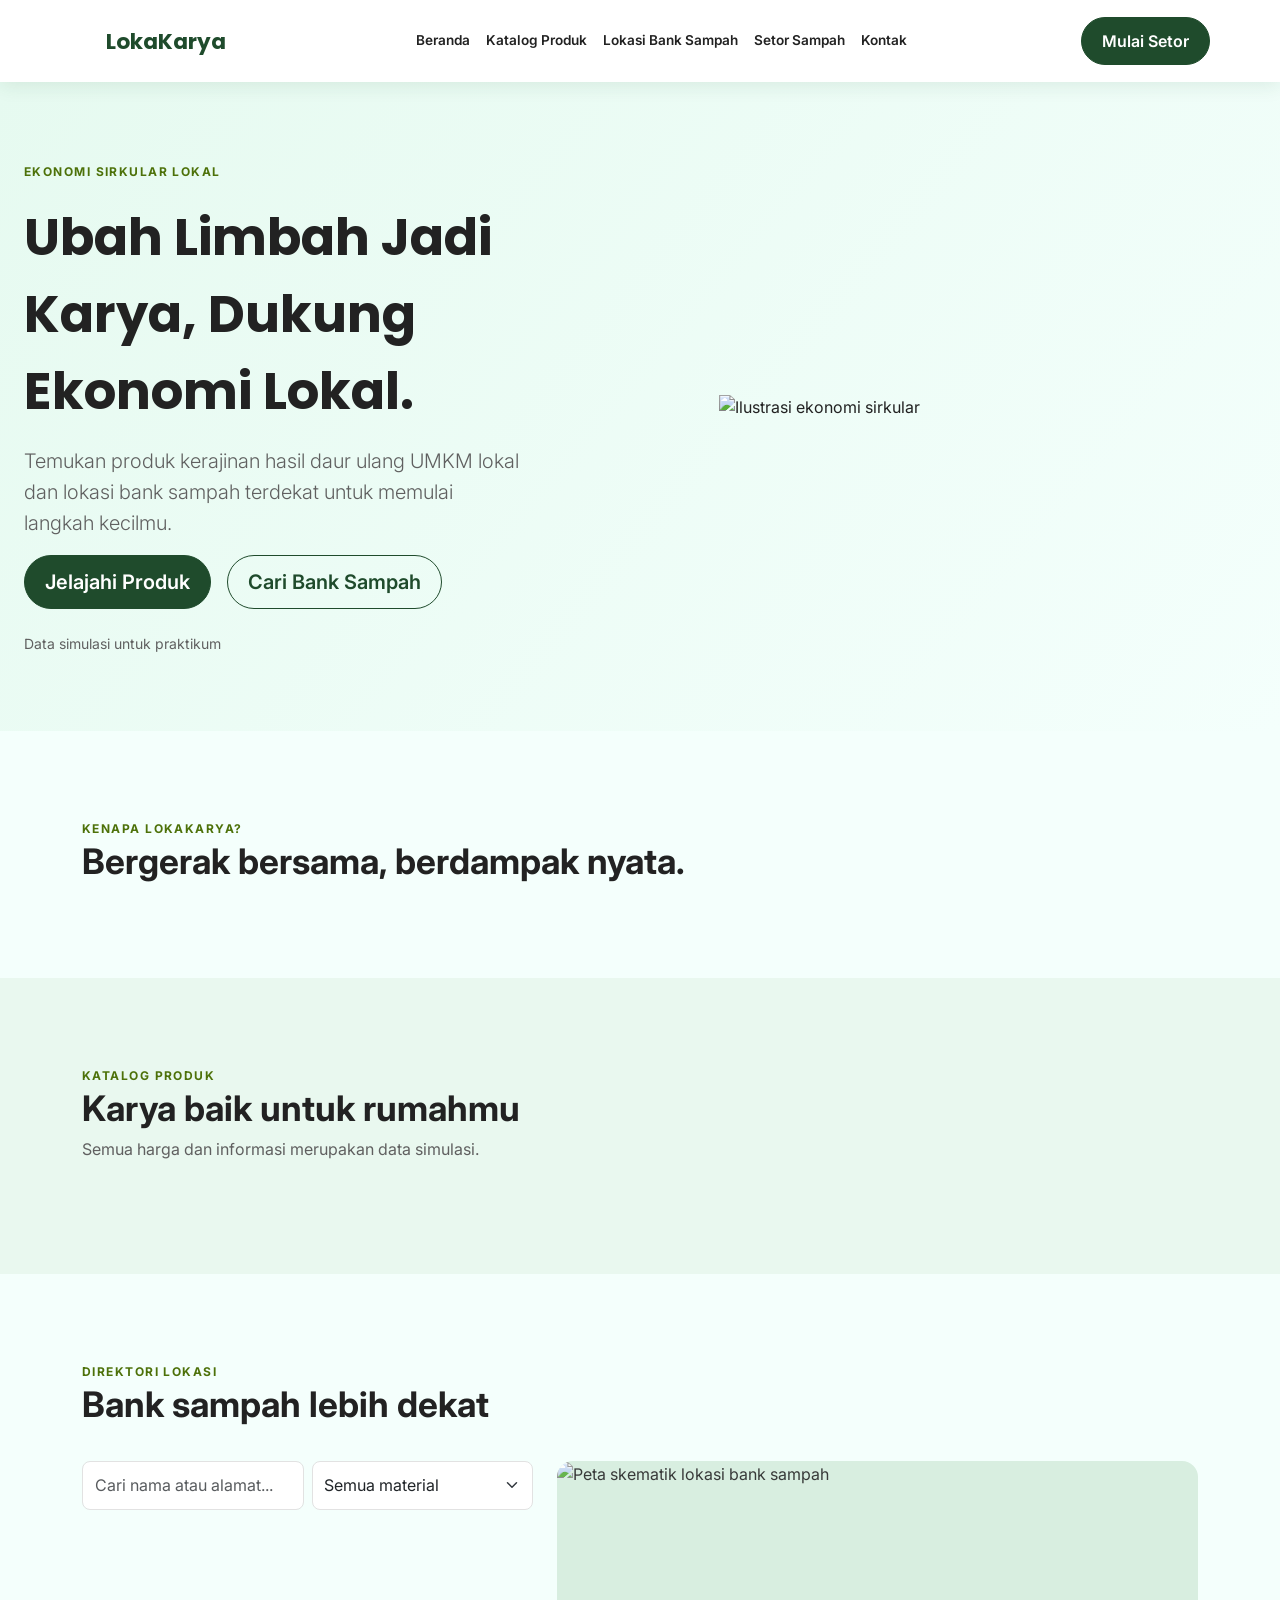
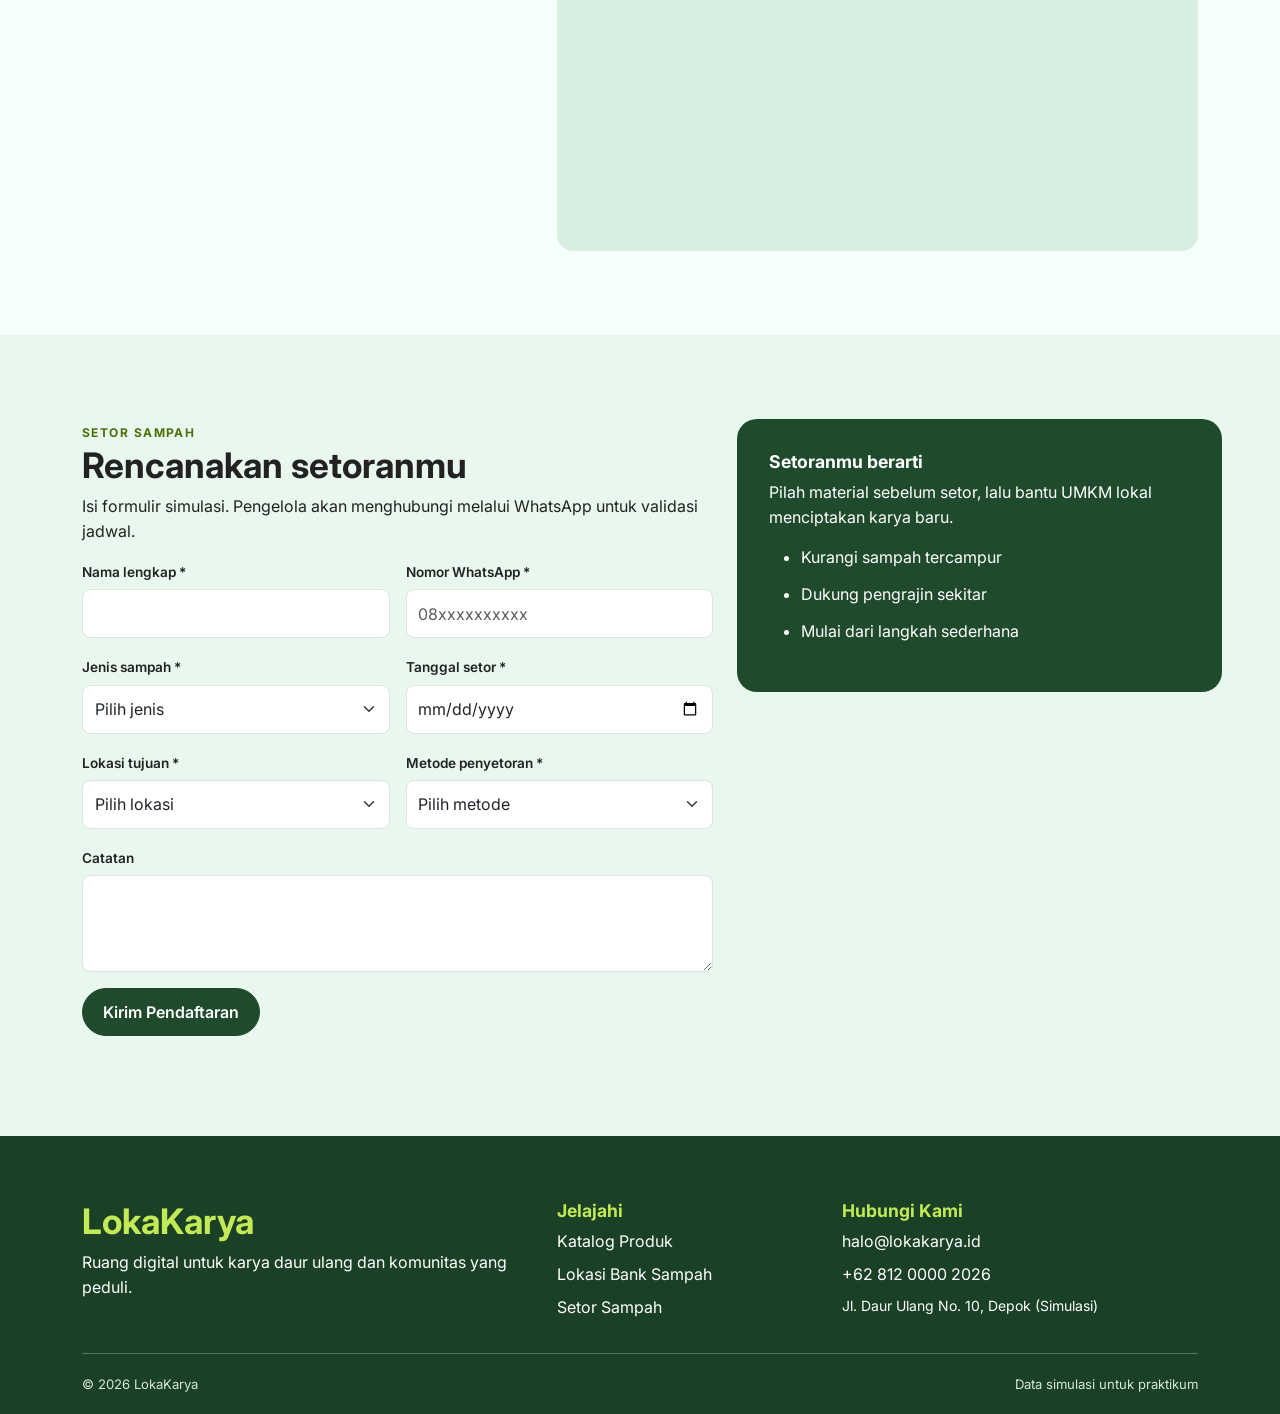
==== index.html @ 3d1da20c "Fix deposit form validation and location map sync - Accept +62 WhatsApp numbers (pattern had a doubl" ====
<!doctype html>
<html lang="id">

<head>
    <meta charset="utf-8">
    <meta name="viewport" content="width=device-width,initial-scale=1">
    <title>LokaKarya — Ubah Limbah Jadi Karya</title>
    <link rel="preconnect" href="https://fonts.googleapis.com">
    <link
        href="https://fonts.googleapis.com/css2?family=Inter:wght@400;500;600;700&family=Poppins:wght@700&display=swap"
        rel="stylesheet">
    <link href="https://cdn.jsdelivr.net/npm/bootstrap@5.3.3/dist/css/bootstrap.min.css" rel="stylesheet">
    <link rel="stylesheet" href="assets/css/style.css">
</head>

<body>
    <header class="site-header">
        <nav class="navbar navbar-expand-lg container" aria-label="Navigasi utama"><a class="navbar-brand"
                href="#beranda"><img src="assets/img/logo/logo-leaf.svg" alt="" width="28"> LokaKarya</a><button
                class="navbar-toggler" type="button" data-bs-toggle="collapse" data-bs-target="#navmenu"
                aria-label="Buka menu"><span class="navbar-toggler-icon"></span></button>
            <div id="navmenu" class="collapse navbar-collapse">
                <ul class="navbar-nav mx-auto">
                    <li><a class="nav-link" href="#beranda">Beranda</a></li>
                    <li><a class="nav-link" href="#katalog-produk">Katalog Produk</a></li>
                    <li><a class="nav-link" href="#lokasi-bank-sampah">Lokasi Bank Sampah</a></li>
                    <li><a class="nav-link" href="#form-setor">Setor Sampah</a></li>
                    <li><a class="nav-link" href="#kontak">Kontak</a></li>
                </ul><a class="btn btn-primary" href="#form-setor">Mulai Setor</a>
            </div>
        </nav>
    </header>
    <main>
        <section id="beranda" class="hero">
            <div class="container row align-items-center g-5">
                <div class="col-lg-6"><span class="eyebrow">EKONOMI SIRKULAR LOKAL</span>
                    <h1>Ubah Limbah Jadi Karya, Dukung Ekonomi Lokal.</h1>
                    <p class="lead">Temukan produk kerajinan hasil daur ulang UMKM lokal dan lokasi bank sampah terdekat
                        untuk memulai langkah kecilmu.</p>
                    <div class="d-flex flex-wrap gap-3"><a class="btn btn-primary btn-lg"
                            href="#katalog-produk">Jelajahi Produk</a><a class="btn btn-outline-primary btn-lg"
                            href="#lokasi-bank-sampah">Cari Bank Sampah</a></div><small class="sim-label">Data simulasi
                        untuk praktikum</small>
                </div>
                <div class="col-lg-6 text-center"><img class="hero-art" src="assets/img/hero/hero-illustration.svg"
                        alt="Ilustrasi ekonomi sirkular" fetchpriority="high"></div>
            </div>
        </section>
        <section id="manfaat" class="section">
            <div class="container">
                <div class="section-heading"><span class="eyebrow">KENAPA LOKAKARYA?</span>
                    <h2>Bergerak bersama, berdampak nyata.</h2>
                </div>
                <div id="benefits" class="row g-4"></div>
            </div>
        </section>
        <section id="katalog-produk" class="section section-soft">
            <div class="container">
                <div class="section-heading d-flex flex-wrap justify-content-between align-items-end gap-3">
                    <div><span class="eyebrow">KATALOG PRODUK</span>
                        <h2>Karya baik untuk rumahmu</h2>
                        <p>Semua harga dan informasi merupakan data simulasi.</p>
                    </div>
                    <div id="productFilters" class="filter-group" role="group" aria-label="Filter kategori"></div>
                </div>
                <div id="products" class="row g-4"></div>
            </div>
        </section>
        <section id="lokasi-bank-sampah" class="section">
            <div class="container">
                <div class="section-heading"><span class="eyebrow">DIREKTORI LOKASI</span>
                    <h2>Bank sampah lebih dekat</h2>
                    <p id="locationCount"></p>
                </div>
                <div class="row g-4">
                    <div class="col-lg-5">
                        <div class="d-flex gap-2 mb-3"><label class="visually-hidden" for="locationSearch">Cari
                                lokasi</label><input id="locationSearch" class="form-control"
                                placeholder="Cari nama atau alamat..."><select id="locationFilter" class="form-select"
                                aria-label="Filter material">
                                <option value="">Semua material</option>
                                <option>Plastik</option>
                                <option>Kertas/Kardus</option>
                                <option>Tekstil/Kain</option>
                            </select></div>
                        <div id="locations" class="location-list"></div>
                    </div>
                    <div class="col-lg-7">
                        <div class="map-box"><img src="assets/img/hero/map-preview.jpg"
                                alt="Peta skematik lokasi bank sampah" loading="lazy">
                            <div id="mapPins"></div>
                        </div>
                    </div>
                </div>
            </div>
        </section>
        <section id="form-setor" class="section section-soft">
            <div class="container">
                <div class="row g-5 align-items-start">
                    <div class="col-lg-7"><span class="eyebrow">SETOR SAMPAH</span>
                        <h2>Rencanakan setoranmu</h2>
                        <p>Isi formulir simulasi. Pengelola akan menghubungi melalui WhatsApp untuk validasi jadwal.</p>
                        <form id="depositForm" novalidate class="row g-3">
                            <div class="col-md-6"><label for="fullName">Nama lengkap *</label><input id="fullName"
                                    name="fullName" class="form-control" required></div>
                            <div class="col-md-6"><label for="whatsapp">Nomor WhatsApp *</label><input id="whatsapp"
                                    name="whatsapp" class="form-control" placeholder="08xxxxxxxxxx" required
                                    pattern="^(?:\+62|62|0)8[1-9][0-9]{7,11}$"></div>
                            <div class="col-md-6"><label for="wasteType">Jenis sampah *</label><select id="wasteType"
                                    name="wasteType" class="form-select" required>
                                    <option value="">Pilih jenis</option>
                                    <option>Plastik</option>
                                    <option>Kertas/Kardus</option>
                                    <option>Tekstil/Kain</option>
                                </select></div>
                            <div class="col-md-6"><label for="depositDate">Tanggal setor *</label><input
                                    id="depositDate" name="depositDate" type="date" class="form-control" required></div>
                            <div class="col-md-6"><label for="destination">Lokasi tujuan *</label><select
                                    id="destination" name="destination" class="form-select" required>
                                    <option value="">Pilih lokasi</option>
                                </select></div>
                            <div class="col-md-6"><label for="method">Metode penyetoran *</label><select id="method"
                                    name="method" class="form-select" required>
                                    <option value="">Pilih metode</option>
                                    <option>Antar sendiri</option>
                                    <option>Minta dijemput</option>
                                </select></div>
                            <div class="col-12"><label for="notes">Catatan</label><textarea id="notes" name="notes"
                                    class="form-control" rows="3" maxlength="300"></textarea></div>
                            <div class="col-12"><button class="btn btn-primary" type="submit">Kirim Pendaftaran</button>
                                <div id="formStatus" class="status mt-3" role="status" aria-live="polite"></div>
                            </div>
                        </form>
                    </div>
                    <aside class="col-lg-5 benefit-panel">
                        <h3>Setoranmu berarti</h3>
                        <p>Pilah material sebelum setor, lalu bantu UMKM lokal menciptakan karya baru.</p>
                        <ul>
                            <li>Kurangi sampah tercampur</li>
                            <li>Dukung pengrajin sekitar</li>
                            <li>Mulai dari langkah sederhana</li>
                        </ul>
                    </aside>
                </div>
            </div>
        </section>
    </main>
    <footer id="kontak">
        <div class="container">
            <div class="row g-4">
                <div class="col-lg-5">
                    <h2>LokaKarya</h2>
                    <p>Ruang digital untuk karya daur ulang dan komunitas yang peduli.</p>
                </div>

                <div class="col-sm-6 col-lg-3">
                    <h3>Jelajahi</h3>
                    <a href="#katalog-produk">Katalog Produk</a>
                    <a href="#lokasi-bank-sampah">Lokasi Bank Sampah</a>
                    <a href="#form-setor">Setor Sampah</a>
                </div>

                <div class="col-sm-6 col-lg-4">
                    <h3>Hubungi Kami</h3>
                    <a href="mailto:halo@lokakarya.id">halo@lokakarya.id</a>
                    <a href="https://wa.me/6281200002026">+62 812 0000 2026</a>
                    <p class="small">Jl. Daur Ulang No. 10, Depok (Simulasi)</p>
                </div>
            </div>

            <div class="footer-bottom d-flex flex-column flex-sm-row justify-content-between align-items-center">
                <span class="mb-2 mb-sm-0">&copy; 2026 LokaKarya</span>
                <span>Data simulasi untuk praktikum</span>
            </div>
        </div>
    </footer>
    <script src="https://cdn.jsdelivr.net/npm/bootstrap@5.3.3/dist/js/bootstrap.bundle.min.js"></script>
    <script src="assets/js/data.js"></script>
    <script src="assets/js/main.js"></script>
</body>

</html>
---- assets/css/style.css ----
:root {
    --forest: #1f4b2c;
    --deep: #1a4026;
    --olive: #4d7109;
    --lime: #c3e956;
    --mint: #91eaaf;
    --bg: #f4fffc;
    --text: #222;
    --muted: #606060;
    --border: #e2e2e2
}

* {
    box-sizing: border-box
}

html {
    scroll-behavior: smooth
}

body {
    margin: 0;
    background: var(--bg);
    color: var(--text);
    font-family: Inter, Arial, sans-serif;
    line-height: 1.55
}

h1,
h2,
h3 {
    font-weight: 700;
    line-height: 1.2
}

h1 {
    font: 700 clamp(2.1rem, 4vw, 3.2rem) Poppins;
    margin: 16px 0
}

h2 {
    font-size: clamp(1.6rem, 3vw, 2.2rem)
}

h3 {
    font-size: 1.1rem
}

.site-header {
    position: sticky;
    top: 0;
    z-index: 10;
    background: #fff;
    box-shadow: 0 4px 18px #1f4b2c18
}

.navbar {
    min-height: 82px
}

.navbar-brand {
    color: var(--forest);
    font: 700 1.35rem Poppins;
    display: flex;
    align-items: center;
    gap: 8px
}

.nav-link {
    color: var(--text);
    font-size: .85rem;
    font-weight: 600
}

.nav-link:hover,
.nav-link:focus {
    color: var(--olive)
}

.btn {
    border-radius: 999px;
    padding: .7rem 1.25rem;
    font-weight: 600
}

.btn-primary {
    background: var(--forest);
    border-color: var(--forest)
}

.btn-primary:hover,
.btn-primary:focus {
    background: var(--deep);
    border-color: var(--deep)
}

.btn-outline-primary {
    border-color: var(--forest);
    color: var(--forest)
}

.btn-outline-primary:hover {
    background: var(--forest);
    color: #fff
}

.hero {
    padding: 76px 0;
    background: linear-gradient(130deg, #e6faf0, var(--bg))
}

.eyebrow {
    color: var(--olive);
    font-size: .75rem;
    letter-spacing: .12em;
    font-weight: 700
}

.hero h1 {
    max-width: 650px
}

.lead {
    color: var(--muted);
    max-width: 590px
}

.sim-label {
    display: block;
    color: var(--muted);
    margin-top: 24px
}

.hero-art {
    width: min(100%, 480px)
}

.section {
    padding: 84px 0
}

.section-soft {
    background: #e9f8ef
}

.section-heading {
    margin-bottom: 36px
}

.section-heading p {
    color: var(--muted)
}

.filter-group {
    display: flex;
    gap: 8px;
    flex-wrap: wrap
}

.filter-group button {
    border: 1px solid var(--border);
    background: #fff;
    border-radius: 999px;
    padding: 8px 15px
}

.filter-group button.active {
    background: var(--forest);
    color: #fff;
    border-color: var(--forest)
}

.benefit-card,
.product-card,
.location-card {
    background: #fff;
    border: 1px solid var(--border);
    border-radius: 16px;
    padding: 22px;
    height: 100%;
    box-shadow: 0 6px 18px #1f4b2c0b
}

.benefit-card img {
    width: 44px;
    height: 44px;
    margin-bottom: 18px
}

.benefit-card p,
.product-card p,
.location-card p {
    color: var(--muted);
    font-size: .9rem
}

.product-card {
    padding: 0;
    overflow: hidden;
    display: flex;
    flex-direction: column
}

.product-card img {
    width: 100%;
    aspect-ratio: 1;
    object-fit: cover
}

.product-info {
    padding: 18px;
    display: flex;
    flex-direction: column;
    flex: 1
}

.product-info .btn {
    margin-top: auto
}

.tag {
    display: inline-block;
    background: #e9f8ef;
    color: var(--olive);
    border-radius: 999px;
    padding: 4px 10px;
    font-size: .72rem;
    margin-bottom: 10px
}

.price {
    font-weight: 700;
    color: var(--forest);
    margin: 8px 0 14px
}

.location-card {
    cursor: pointer;
    margin-bottom: 12px
}

.location-card.active,
.location-card:focus-within {
    border-color: var(--olive);
    outline: 2px solid #c3e956
}

.location-card h3 {
    margin-bottom: 8px
}

.map-box {
    height: 100%;
    min-height: 390px;
    position: relative;
    border-radius: 16px;
    overflow: hidden;
    background: #d8eee0
}

.map-box>img {
    height: 100%;
    width: 100%;
    object-fit: cover;
    opacity: .88
}

.map-pin {
    position: absolute;
    background: var(--forest);
    color: #fff;
    border: 2px solid #fff;
    border-radius: 50%;
    width: 32px;
    height: 32px;
    text-align: center;
    padding: 0;
    line-height: 28px;
    font-weight: 700;
    cursor: pointer;
    transform: translate(-50%, -50%);
    transition: transform .15s ease
}

.map-pin.active {
    background: #c3e956;
    color: var(--forest);
    border-color: var(--forest);
    transform: translate(-50%, -50%) scale(1.2);
    z-index: 1
}

label {
    font-size: .85rem;
    font-weight: 600;
    margin-bottom: 6px
}

.form-control,
.form-select {
    border-radius: 8px;
    border-color: var(--border);
    padding: .72rem
}

.form-control:focus,
.form-select:focus {
    border-color: var(--olive);
    box-shadow: 0 0 0 .2rem #c3e95666
}

.benefit-panel {
    background: var(--forest);
    color: #fff;
    border-radius: 20px;
    padding: 32px
}

.benefit-panel li {
    margin: 12px 0
}

.status {
    font-weight: 600
}

.status.success {
    color: var(--olive)
}

footer {
    background: var(--deep);
    color: #fff;
    padding: 64px 0 20px
}

footer h2,
footer h3 {
    color: var(--lime)
}

footer a {
    display: block;
    color: #fff;
    text-decoration: none;
    margin: 8px 0
}

footer a:hover,
footer a:focus {
    color: var(--lime)
}

.footer-bottom {
    border-top: 1px solid #ffffff44;
    margin-top: 20px;
    padding-top: 20px;
    color: #d6e8db;
    font-size: .82rem
}

@media(max-width:767px) {
    .section {
        padding: 56px 0
    }

    .hero {
        padding: 48px 0
    }

    .navbar {
        padding: 12px
    }

    .navbar-collapse {
        padding-top: 14px
    }

    .map-box {
        min-height: 280px
    }

    .product-info {
        padding: 14px
    }

    .product-card .btn {
        font-size: .78rem;
        padding: .55rem .8rem
    }
}
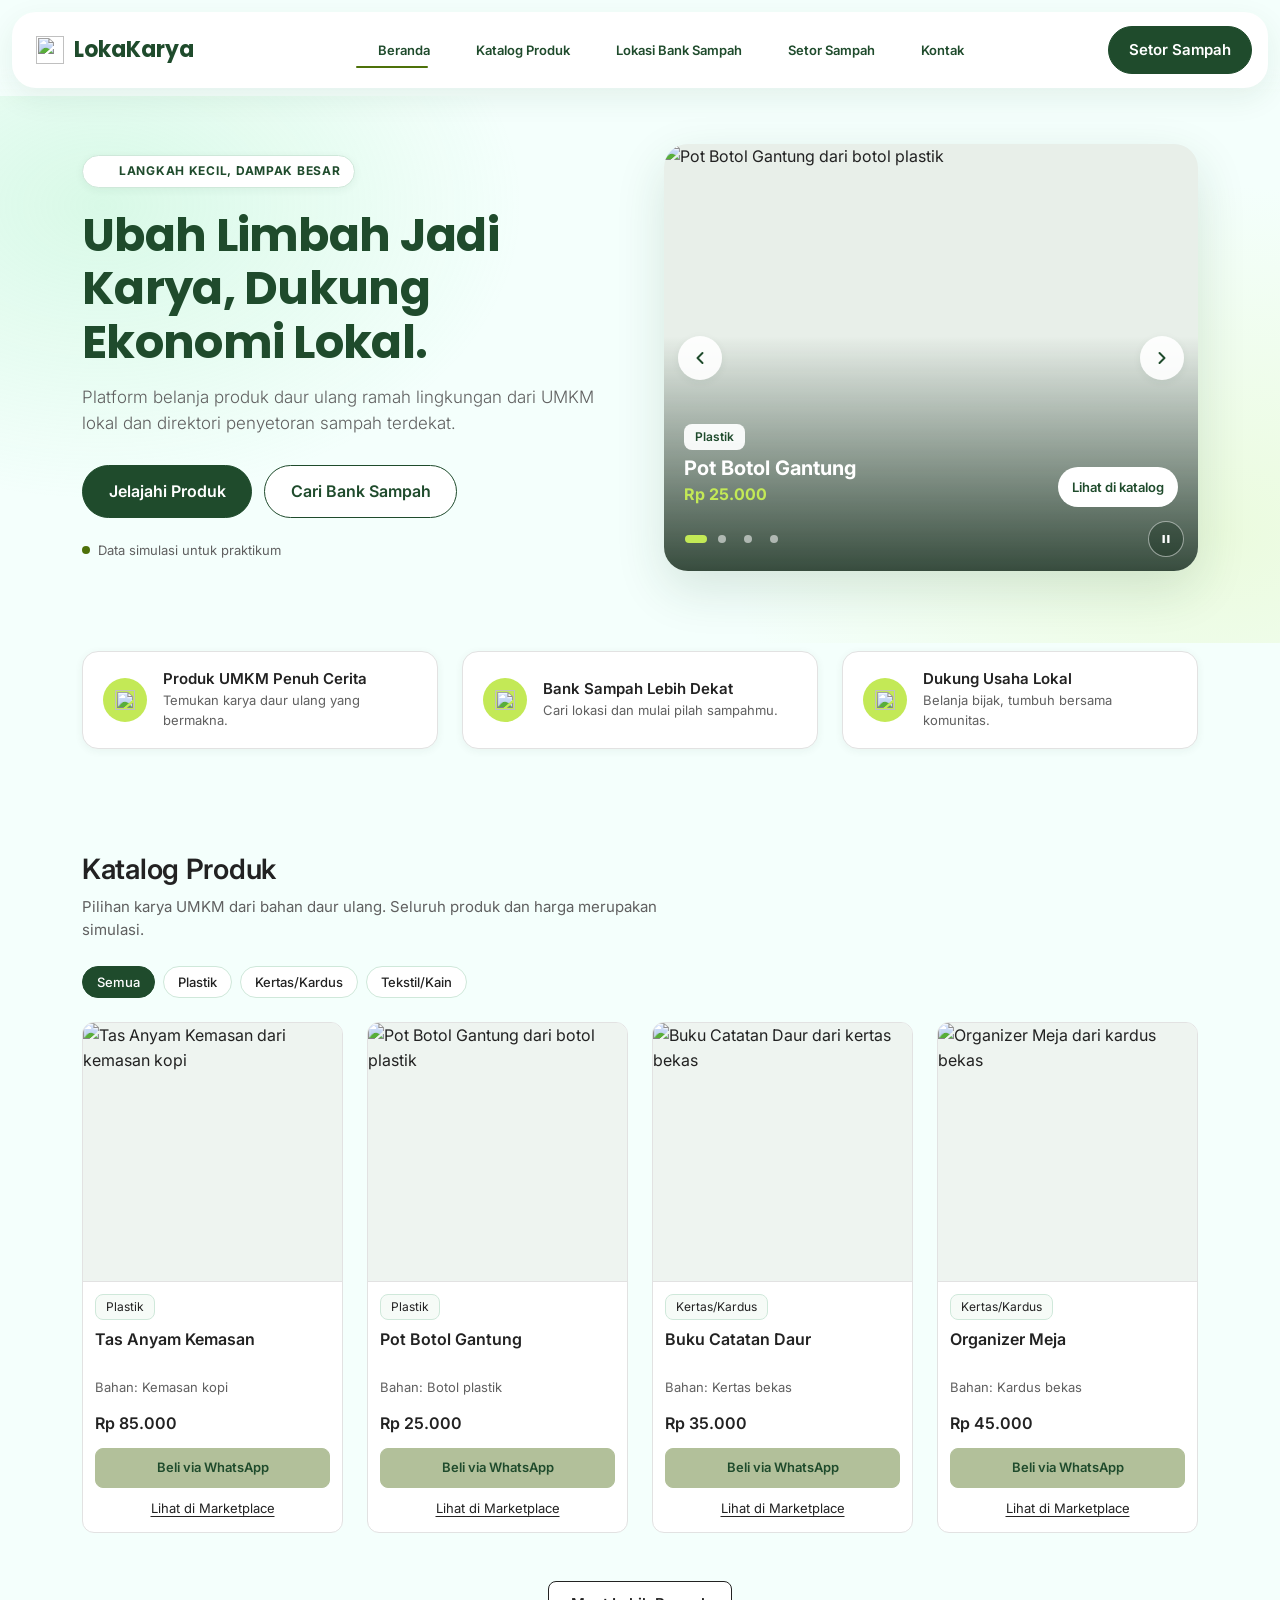
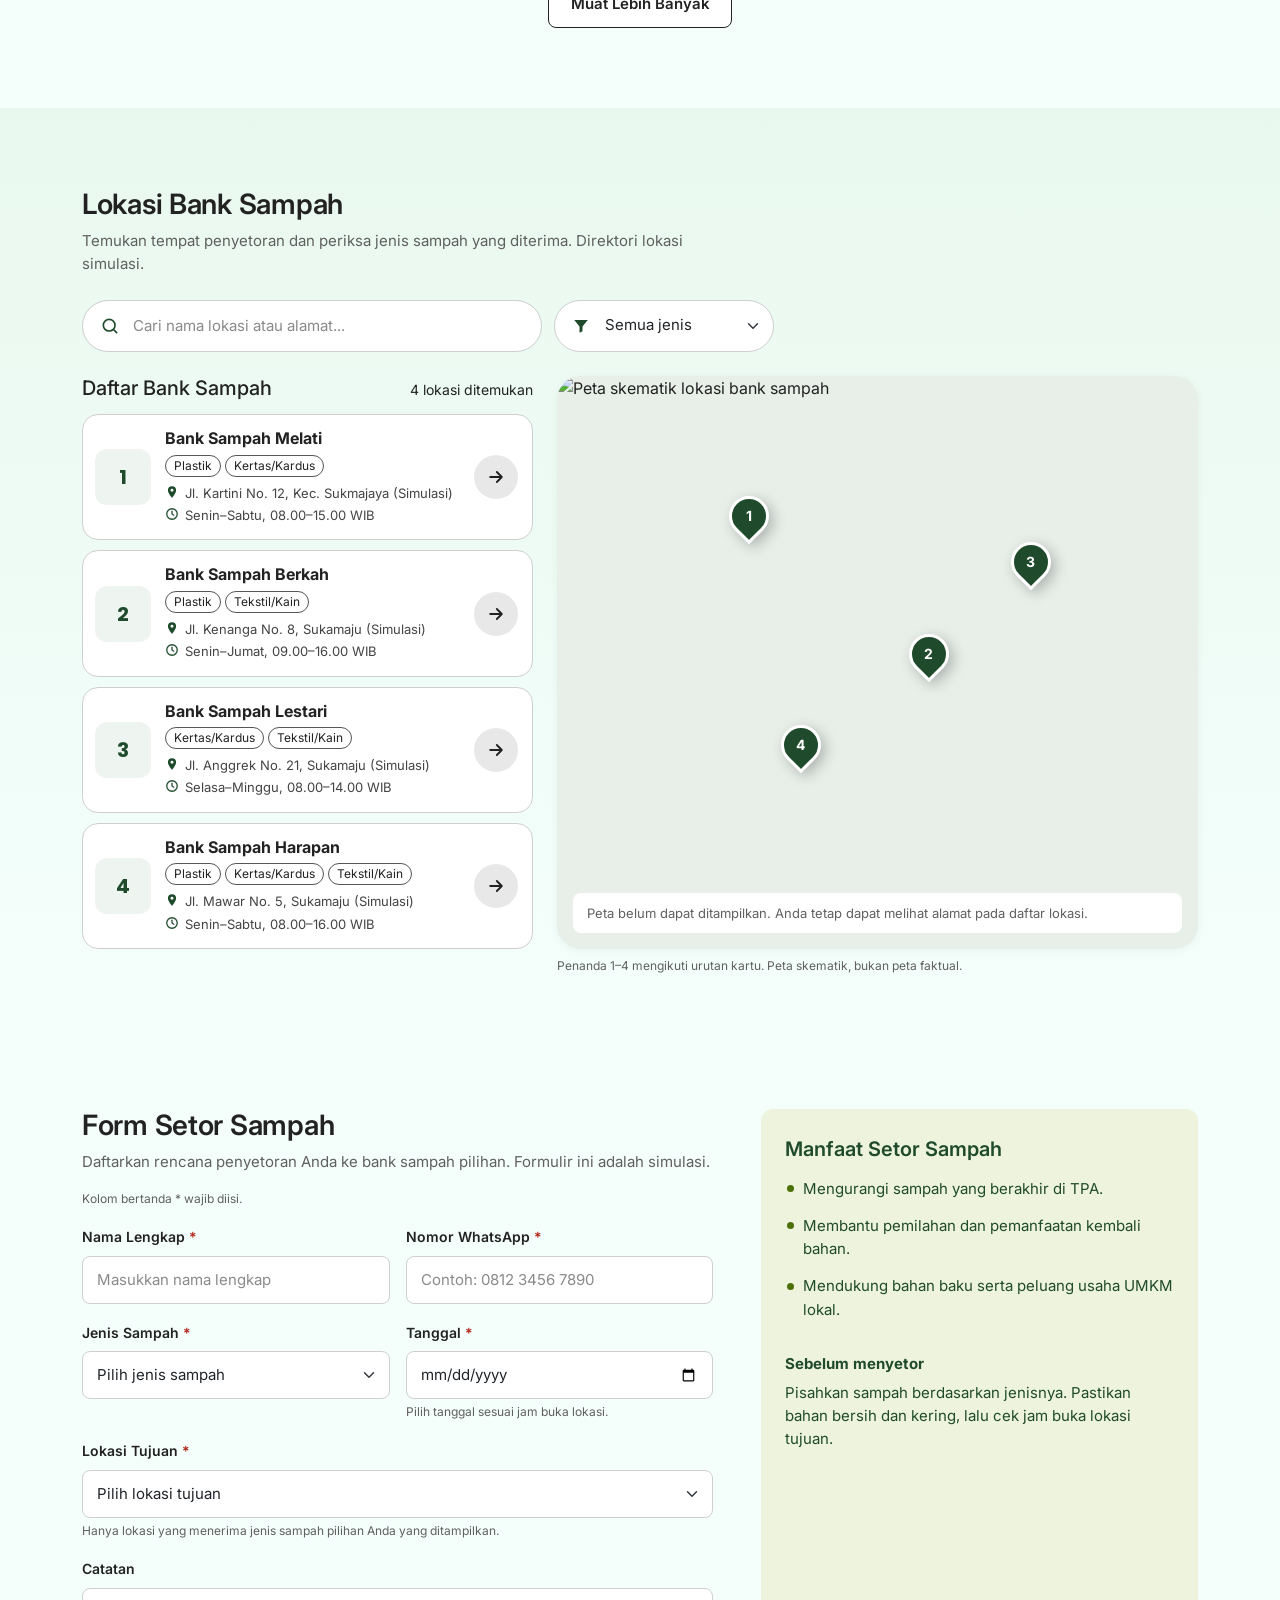
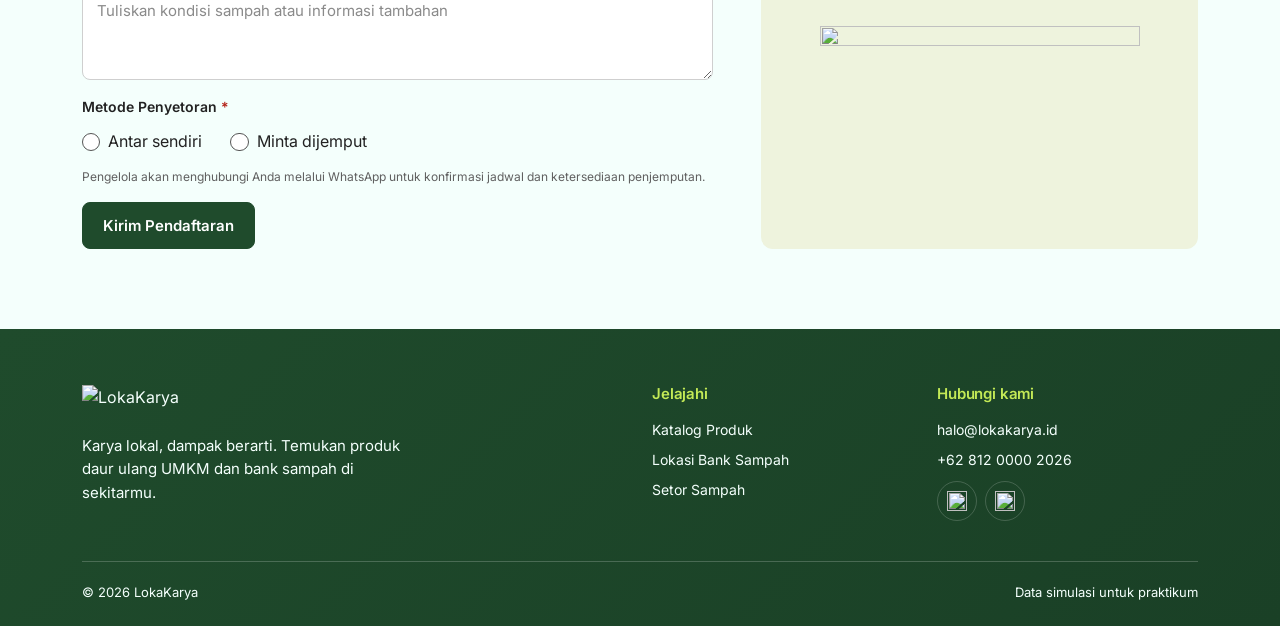
==== commit a3e0993f: "Restyle landing page to match Figma mockup - Floating header panel with nav icons and active-section" ====
--- a/index.html
+++ b/index.html
@@ -5,7 +5,11 @@
     <meta charset="utf-8">
     <meta name="viewport" content="width=device-width,initial-scale=1">
     <title>LokaKarya — Ubah Limbah Jadi Karya</title>
+    <meta name="description"
+        content="Platform belanja produk daur ulang UMKM lokal dan direktori bank sampah terdekat. Data simulasi untuk praktikum.">
+    <link rel="icon" href="assets/img/logo/logo-leaf.svg" type="image/svg+xml">
     <link rel="preconnect" href="https://fonts.googleapis.com">
+    <link rel="preconnect" href="https://fonts.gstatic.com" crossorigin>
     <link
         href="https://fonts.googleapis.com/css2?family=Inter:wght@400;500;600;700&family=Poppins:wght@700&display=swap"
         rel="stylesheet">
@@ -14,169 +18,326 @@
 </head>
 
 <body>
+    <a class="skip-link" href="#main">Lewati ke konten utama</a>
+
+    <!-- Header: panel putih melayang (mockup Figma) -->
     <header class="site-header">
-        <nav class="navbar navbar-expand-lg container" aria-label="Navigasi utama"><a class="navbar-brand"
-                href="#beranda"><img src="assets/img/logo/logo-leaf.svg" alt="" width="28"> LokaKarya</a><button
-                class="navbar-toggler" type="button" data-bs-toggle="collapse" data-bs-target="#navmenu"
-                aria-label="Buka menu"><span class="navbar-toggler-icon"></span></button>
-            <div id="navmenu" class="collapse navbar-collapse">
-                <ul class="navbar-nav mx-auto">
-                    <li><a class="nav-link" href="#beranda">Beranda</a></li>
-                    <li><a class="nav-link" href="#katalog-produk">Katalog Produk</a></li>
-                    <li><a class="nav-link" href="#lokasi-bank-sampah">Lokasi Bank Sampah</a></li>
-                    <li><a class="nav-link" href="#form-setor">Setor Sampah</a></li>
-                    <li><a class="nav-link" href="#kontak">Kontak</a></li>
-                </ul><a class="btn btn-primary" href="#form-setor">Mulai Setor</a>
-            </div>
-        </nav>
+        <div class="container-xxl">
+            <nav class="navbar navbar-expand-xl nav-panel" aria-label="Navigasi utama">
+                <a class="brand" href="#beranda">
+                    <img src="assets/img/logo/logo-leaf.svg" alt="" width="28" height="28">
+                    <span>LokaKarya</span>
+                </a>
+                <button class="navbar-toggler" type="button" data-bs-toggle="collapse" data-bs-target="#navmenu"
+                    aria-controls="navmenu" aria-expanded="false" aria-label="Buka menu navigasi">
+                    <span class="navbar-toggler-icon"></span>
+                </button>
+                <div id="navmenu" class="collapse navbar-collapse">
+                    <ul class="navbar-nav nav-links mx-auto">
+                        <li><a class="nav-link" href="#beranda"><img src="assets/img/icons/nav-home.svg" alt=""
+                                    width="17" height="17">Beranda</a></li>
+                        <li><a class="nav-link" href="#katalog-produk"><img src="assets/img/icons/nav-bag.svg" alt=""
+                                    width="17" height="17">Katalog Produk</a></li>
+                        <li><a class="nav-link" href="#lokasi-bank-sampah"><img src="assets/img/icons/nav-pin.svg"
+                                    alt="" width="17" height="17">Lokasi Bank Sampah</a></li>
+                        <li><a class="nav-link" href="#form-setor"><img src="assets/img/icons/nav-recycle.svg" alt=""
+                                    width="17" height="17">Setor Sampah</a></li>
+                        <li><a class="nav-link" href="#kontak"><img src="assets/img/icons/nav-mail.svg" alt=""
+                                    width="17" height="17">Kontak</a></li>
+                    </ul>
+                    <a class="btn btn-primary nav-cta" href="#form-setor">Setor Sampah</a>
+                </div>
+            </nav>
+        </div>
     </header>
-    <main>
+
+    <main id="main">
+        <!-- Hero -->
         <section id="beranda" class="hero">
-            <div class="container row align-items-center g-5">
-                <div class="col-lg-6"><span class="eyebrow">EKONOMI SIRKULAR LOKAL</span>
-                    <h1>Ubah Limbah Jadi Karya, Dukung Ekonomi Lokal.</h1>
-                    <p class="lead">Temukan produk kerajinan hasil daur ulang UMKM lokal dan lokasi bank sampah terdekat
-                        untuk memulai langkah kecilmu.</p>
-                    <div class="d-flex flex-wrap gap-3"><a class="btn btn-primary btn-lg"
-                            href="#katalog-produk">Jelajahi Produk</a><a class="btn btn-outline-primary btn-lg"
-                            href="#lokasi-bank-sampah">Cari Bank Sampah</a></div><small class="sim-label">Data simulasi
-                        untuk praktikum</small>
-                </div>
-                <div class="col-lg-6 text-center"><img class="hero-art" src="assets/img/hero/hero-illustration.svg"
-                        alt="Ilustrasi ekonomi sirkular" fetchpriority="high"></div>
-            </div>
-        </section>
-        <section id="manfaat" class="section">
-            <div class="container">
-                <div class="section-heading"><span class="eyebrow">KENAPA LOKAKARYA?</span>
-                    <h2>Bergerak bersama, berdampak nyata.</h2>
-                </div>
-                <div id="benefits" class="row g-4"></div>
-            </div>
-        </section>
-        <section id="katalog-produk" class="section section-soft">
-            <div class="container">
-                <div class="section-heading d-flex flex-wrap justify-content-between align-items-end gap-3">
-                    <div><span class="eyebrow">KATALOG PRODUK</span>
-                        <h2>Karya baik untuk rumahmu</h2>
-                        <p>Semua harga dan informasi merupakan data simulasi.</p>
-                    </div>
-                    <div id="productFilters" class="filter-group" role="group" aria-label="Filter kategori"></div>
-                </div>
-                <div id="products" class="row g-4"></div>
-            </div>
-        </section>
-        <section id="lokasi-bank-sampah" class="section">
-            <div class="container">
-                <div class="section-heading"><span class="eyebrow">DIREKTORI LOKASI</span>
-                    <h2>Bank sampah lebih dekat</h2>
-                    <p id="locationCount"></p>
+            <img class="hero-leaf hero-leaf-1" src="assets/img/hero/decorative-leaf.svg" alt="" aria-hidden="true">
+            <img class="hero-leaf hero-leaf-2" src="assets/img/hero/decorative-leaf.svg" alt="" aria-hidden="true">
+            <div class="container">
+                <div class="row align-items-center g-5">
+                    <div class="col-lg-6">
+                        <span class="pill-eyebrow"><img src="assets/img/logo/logo-leaf.svg" alt="" width="14"
+                                height="14">Langkah kecil, dampak besar</span>
+                        <h1>Ubah Limbah Jadi Karya, Dukung Ekonomi Lokal.</h1>
+                        <p class="lead">Platform belanja produk daur ulang ramah lingkungan dari UMKM lokal dan
+                            direktori penyetoran sampah terdekat.</p>
+                        <div class="hero-actions">
+                            <a class="btn btn-primary btn-lg" href="#katalog-produk">Jelajahi Produk</a>
+                            <a class="btn btn-outline-primary btn-lg" href="#lokasi-bank-sampah">Cari Bank Sampah</a>
+                        </div>
+                        <p class="sim-label"><span class="dot" aria-hidden="true"></span>Data simulasi untuk praktikum
+                        </p>
+                    </div>
+                    <div class="col-lg-6">
+                        <!-- Carousel produk daur ulang (slide diisi oleh main.js dari data.js) -->
+                        <div id="heroCarousel" class="carousel slide hero-carousel" aria-roledescription="carousel"
+                            aria-label="Produk daur ulang pilihan">
+                            <div id="heroSlides" class="carousel-inner"></div>
+                            <button class="carousel-control-prev hero-nav" type="button" data-bs-target="#heroCarousel"
+                                data-bs-slide="prev" aria-label="Produk sebelumnya">
+                                <svg aria-hidden="true" width="20" height="20" viewBox="0 0 24 24" fill="none"
+                                    stroke="currentColor" stroke-width="2.4" stroke-linecap="round"
+                                    stroke-linejoin="round">
+                                    <path d="m15 18-6-6 6-6" />
+                                </svg>
+                            </button>
+                            <button class="carousel-control-next hero-nav" type="button" data-bs-target="#heroCarousel"
+                                data-bs-slide="next" aria-label="Produk berikutnya">
+                                <svg aria-hidden="true" width="20" height="20" viewBox="0 0 24 24" fill="none"
+                                    stroke="currentColor" stroke-width="2.4" stroke-linecap="round"
+                                    stroke-linejoin="round">
+                                    <path d="m9 18 6-6-6-6" />
+                                </svg>
+                            </button>
+                            <div class="hero-carousel-bar">
+                                <div id="heroDots" class="hero-dots"></div>
+                                <button id="heroPause" type="button" class="hero-pause" aria-pressed="false"
+                                    aria-label="Jeda pergantian otomatis">
+                                    <svg class="icon-pause" aria-hidden="true" width="14" height="14"
+                                        viewBox="0 0 24 24" fill="currentColor">
+                                        <rect x="6" y="5" width="4" height="14" rx="1" />
+                                        <rect x="14" y="5" width="4" height="14" rx="1" />
+                                    </svg>
+                                    <svg class="icon-play" aria-hidden="true" width="14" height="14"
+                                        viewBox="0 0 24 24" fill="currentColor">
+                                        <path d="M7 5v14l12-7z" />
+                                    </svg>
+                                </button>
+                            </div>
+                        </div>
+                    </div>
+                </div>
+            </div>
+        </section>
+
+        <!-- Manfaat -->
+        <section id="manfaat" class="section section-tight" aria-labelledby="manfaat-title">
+            <div class="container">
+                <h2 id="manfaat-title" class="visually-hidden">Kenapa LokaKarya</h2>
+                <div id="benefits" class="row g-3 g-lg-4"></div>
+            </div>
+        </section>
+
+        <!-- Katalog -->
+        <section id="katalog-produk" class="section" aria-labelledby="katalog-title">
+            <div class="container">
+                <div class="section-heading">
+                    <h2 id="katalog-title">Katalog Produk</h2>
+                    <p>Pilihan karya UMKM dari bahan daur ulang. Seluruh produk dan harga merupakan simulasi.</p>
+                </div>
+                <div id="productFilters" class="chip-group" role="group" aria-label="Filter kategori produk"></div>
+                <div id="products" class="row g-3 g-lg-4" aria-live="polite"></div>
+                <div class="text-center mt-4 mt-lg-5">
+                    <button id="loadMore" type="button" class="btn btn-ghost" hidden>Muat Lebih Banyak</button>
+                </div>
+            </div>
+        </section>
+
+        <!-- Direktori bank sampah -->
+        <section id="lokasi-bank-sampah" class="section section-soft" aria-labelledby="lokasi-title">
+            <div class="container">
+                <div class="section-heading">
+                    <h2 id="lokasi-title">Lokasi Bank Sampah</h2>
+                    <p>Temukan tempat penyetoran dan periksa jenis sampah yang diterima. Direktori lokasi simulasi.
+                    </p>
+                </div>
+                <div class="directory-toolbar">
+                    <div class="search-field">
+                        <label class="visually-hidden" for="locationSearch">Cari lokasi</label>
+                        <svg aria-hidden="true" width="20" height="20" viewBox="0 0 24 24" fill="none"
+                            stroke="currentColor" stroke-width="2" stroke-linecap="round">
+                            <circle cx="11" cy="11" r="7" />
+                            <path d="m20 20-3.5-3.5" />
+                        </svg>
+                        <input id="locationSearch" type="search" class="form-control"
+                            placeholder="Cari nama lokasi atau alamat..." autocomplete="off">
+                    </div>
+                    <div class="select-field">
+                        <label class="visually-hidden" for="locationFilter">Filter jenis sampah</label>
+                        <svg aria-hidden="true" width="18" height="18" viewBox="0 0 24 24" fill="currentColor">
+                            <path d="M3 4h18l-7 8.5V19l-4 2v-8.5z" />
+                        </svg>
+                        <select id="locationFilter" class="form-select">
+                            <option value="">Semua jenis</option>
+                            <option>Plastik</option>
+                            <option>Kertas/Kardus</option>
+                            <option>Tekstil/Kain</option>
+                        </select>
+                    </div>
                 </div>
                 <div class="row g-4">
                     <div class="col-lg-5">
-                        <div class="d-flex gap-2 mb-3"><label class="visually-hidden" for="locationSearch">Cari
-                                lokasi</label><input id="locationSearch" class="form-control"
-                                placeholder="Cari nama atau alamat..."><select id="locationFilter" class="form-select"
-                                aria-label="Filter material">
-                                <option value="">Semua material</option>
-                                <option>Plastik</option>
-                                <option>Kertas/Kardus</option>
-                                <option>Tekstil/Kain</option>
-                            </select></div>
+                        <div class="list-head">
+                            <h3>Daftar Bank Sampah</h3>
+                            <p id="locationCount" aria-live="polite"></p>
+                        </div>
                         <div id="locations" class="location-list"></div>
                     </div>
                     <div class="col-lg-7">
-                        <div class="map-box"><img src="assets/img/hero/map-preview.jpg"
-                                alt="Peta skematik lokasi bank sampah" loading="lazy">
+                        <div class="map-box">
+                            <img src="assets/img/hero/map-preview.jpg" alt="Peta skematik lokasi bank sampah"
+                                loading="lazy" width="1880" height="1256">
                             <div id="mapPins"></div>
-                        </div>
-                    </div>
-                </div>
-            </div>
-        </section>
-        <section id="form-setor" class="section section-soft">
-            <div class="container">
-                <div class="row g-5 align-items-start">
-                    <div class="col-lg-7"><span class="eyebrow">SETOR SAMPAH</span>
-                        <h2>Rencanakan setoranmu</h2>
-                        <p>Isi formulir simulasi. Pengelola akan menghubungi melalui WhatsApp untuk validasi jadwal.</p>
-                        <form id="depositForm" novalidate class="row g-3">
-                            <div class="col-md-6"><label for="fullName">Nama lengkap *</label><input id="fullName"
-                                    name="fullName" class="form-control" required></div>
-                            <div class="col-md-6"><label for="whatsapp">Nomor WhatsApp *</label><input id="whatsapp"
-                                    name="whatsapp" class="form-control" placeholder="08xxxxxxxxxx" required
-                                    pattern="^(?:\+62|62|0)8[1-9][0-9]{7,11}$"></div>
-                            <div class="col-md-6"><label for="wasteType">Jenis sampah *</label><select id="wasteType"
-                                    name="wasteType" class="form-select" required>
-                                    <option value="">Pilih jenis</option>
+                            <p class="map-fallback">Peta belum dapat ditampilkan. Anda tetap dapat melihat alamat pada
+                                daftar lokasi.</p>
+                        </div>
+                        <p class="map-note">Penanda 1–4 mengikuti urutan kartu. Peta skematik, bukan peta faktual.</p>
+                    </div>
+                </div>
+            </div>
+        </section>
+
+        <!-- Form setor -->
+        <section id="form-setor" class="section" aria-labelledby="setor-title">
+            <div class="container">
+                <div class="row g-4 g-lg-5 align-items-stretch">
+                    <div class="col-lg-7">
+                        <div class="section-heading mb-3">
+                            <h2 id="setor-title">Form Setor Sampah</h2>
+                            <p>Daftarkan rencana penyetoran Anda ke bank sampah pilihan. Formulir ini adalah simulasi.
+                            </p>
+                        </div>
+                        <p class="form-hint">Kolom bertanda <span aria-hidden="true">*</span> wajib diisi.</p>
+                        <form id="depositForm" novalidate class="row g-3 deposit-form">
+                            <div class="col-md-6">
+                                <label class="form-label" for="fullName">Nama Lengkap <span
+                                        class="req">*</span></label>
+                                <input id="fullName" name="fullName" class="form-control"
+                                    placeholder="Masukkan nama lengkap" autocomplete="name" required
+                                    aria-describedby="fullName-err">
+                                <div id="fullName-err" class="invalid-feedback">Nama lengkap wajib diisi.</div>
+                            </div>
+                            <div class="col-md-6">
+                                <label class="form-label" for="whatsapp">Nomor WhatsApp <span
+                                        class="req">*</span></label>
+                                <input id="whatsapp" name="whatsapp" type="tel" inputmode="tel" class="form-control"
+                                    placeholder="Contoh: 0812 3456 7890" autocomplete="tel" required
+                                    pattern="^(?:\+62|62|0)8[1-9][0-9]{7,11}$" aria-describedby="whatsapp-err">
+                                <div id="whatsapp-err" class="invalid-feedback">Gunakan format 08…, 628…, atau +628…
+                                    tanpa spasi.</div>
+                            </div>
+                            <div class="col-md-6">
+                                <label class="form-label" for="wasteType">Jenis Sampah <span
+                                        class="req">*</span></label>
+                                <select id="wasteType" name="wasteType" class="form-select" required
+                                    aria-describedby="wasteType-err">
+                                    <option value="">Pilih jenis sampah</option>
                                     <option>Plastik</option>
                                     <option>Kertas/Kardus</option>
                                     <option>Tekstil/Kain</option>
-                                </select></div>
-                            <div class="col-md-6"><label for="depositDate">Tanggal setor *</label><input
-                                    id="depositDate" name="depositDate" type="date" class="form-control" required></div>
-                            <div class="col-md-6"><label for="destination">Lokasi tujuan *</label><select
-                                    id="destination" name="destination" class="form-select" required>
-                                    <option value="">Pilih lokasi</option>
-                                </select></div>
-                            <div class="col-md-6"><label for="method">Metode penyetoran *</label><select id="method"
-                                    name="method" class="form-select" required>
-                                    <option value="">Pilih metode</option>
-                                    <option>Antar sendiri</option>
-                                    <option>Minta dijemput</option>
-                                </select></div>
-                            <div class="col-12"><label for="notes">Catatan</label><textarea id="notes" name="notes"
-                                    class="form-control" rows="3" maxlength="300"></textarea></div>
-                            <div class="col-12"><button class="btn btn-primary" type="submit">Kirim Pendaftaran</button>
-                                <div id="formStatus" class="status mt-3" role="status" aria-live="polite"></div>
+                                </select>
+                                <div id="wasteType-err" class="invalid-feedback">Pilih jenis sampah.</div>
+                            </div>
+                            <div class="col-md-6">
+                                <label class="form-label" for="depositDate">Tanggal <span class="req">*</span></label>
+                                <input id="depositDate" name="depositDate" type="date" class="form-control" required
+                                    aria-describedby="depositDate-help depositDate-err">
+                                <div id="depositDate-help" class="form-text">Pilih tanggal sesuai jam buka lokasi.</div>
+                                <div id="depositDate-err" class="invalid-feedback">Pilih tanggal hari ini atau setelahnya.
+                                </div>
+                            </div>
+                            <div class="col-12">
+                                <label class="form-label" for="destination">Lokasi Tujuan <span
+                                        class="req">*</span></label>
+                                <select id="destination" name="destination" class="form-select" required
+                                    aria-describedby="destination-help destination-err">
+                                    <option value="">Pilih lokasi tujuan</option>
+                                </select>
+                                <div id="destination-help" class="form-text">Hanya lokasi yang menerima jenis sampah
+                                    pilihan Anda yang ditampilkan.</div>
+                                <div id="destination-err" class="invalid-feedback">Pilih lokasi tujuan.</div>
+                            </div>
+                            <div class="col-12">
+                                <label class="form-label" for="notes">Catatan</label>
+                                <textarea id="notes" name="notes" class="form-control" rows="3" maxlength="300"
+                                    placeholder="Tuliskan kondisi sampah atau informasi tambahan"></textarea>
+                            </div>
+                            <fieldset class="col-12">
+                                <legend class="form-label">Metode Penyetoran <span class="req">*</span></legend>
+                                <div class="radio-row">
+                                    <div class="form-check">
+                                        <input class="form-check-input" type="radio" name="method" id="methodSelf"
+                                            value="Antar sendiri" required>
+                                        <label class="form-check-label" for="methodSelf">Antar sendiri</label>
+                                    </div>
+                                    <div class="form-check">
+                                        <input class="form-check-input" type="radio" name="method" id="methodPickup"
+                                            value="Minta dijemput" required>
+                                        <label class="form-check-label" for="methodPickup">Minta dijemput</label>
+                                        <div class="invalid-feedback">Pilih metode penyetoran.</div>
+                                    </div>
+                                </div>
+                                <p class="form-text mb-0">Pengelola akan menghubungi Anda melalui WhatsApp untuk
+                                    konfirmasi jadwal dan ketersediaan penjemputan.</p>
+                            </fieldset>
+                            <div class="col-12">
+                                <button class="btn btn-primary btn-submit" type="submit">Kirim Pendaftaran</button>
+                                <div id="formStatus" class="status" role="status" aria-live="polite"></div>
                             </div>
                         </form>
                     </div>
-                    <aside class="col-lg-5 benefit-panel">
-                        <h3>Setoranmu berarti</h3>
-                        <p>Pilah material sebelum setor, lalu bantu UMKM lokal menciptakan karya baru.</p>
-                        <ul>
-                            <li>Kurangi sampah tercampur</li>
-                            <li>Dukung pengrajin sekitar</li>
-                            <li>Mulai dari langkah sederhana</li>
-                        </ul>
+                    <aside class="col-lg-5" aria-labelledby="manfaat-setor-title">
+                        <div class="benefit-panel">
+                            <h3 id="manfaat-setor-title">Manfaat Setor Sampah</h3>
+                            <ul>
+                                <li>Mengurangi sampah yang berakhir di TPA.</li>
+                                <li>Membantu pemilahan dan pemanfaatan kembali bahan.</li>
+                                <li>Mendukung bahan baku serta peluang usaha UMKM lokal.</li>
+                            </ul>
+                            <h4>Sebelum menyetor</h4>
+                            <p>Pisahkan sampah berdasarkan jenisnya. Pastikan bahan bersih dan kering, lalu cek jam buka
+                                lokasi tujuan.</p>
+                            <img class="panel-art" src="assets/img/hero/hero-illustration.svg" alt="" width="420"
+                                height="261" loading="lazy">
+                        </div>
                     </aside>
                 </div>
             </div>
         </section>
     </main>
-    <footer id="kontak">
+
+    <footer id="kontak" class="site-footer">
         <div class="container">
             <div class="row g-4">
-                <div class="col-lg-5">
-                    <h2>LokaKarya</h2>
-                    <p>Ruang digital untuk karya daur ulang dan komunitas yang peduli.</p>
-                </div>
-
-                <div class="col-sm-6 col-lg-3">
-                    <h3>Jelajahi</h3>
+                <div class="col-lg-6">
+                    <img class="footer-logo" src="assets/img/logo/Logo%20LokaKarya.svg" alt="LokaKarya" width="157"
+                        height="33">
+                    <p class="footer-tagline">Karya lokal, dampak berarti. Temukan produk daur ulang UMKM dan bank
+                        sampah di sekitarmu.</p>
+                </div>
+                <nav class="col-6 col-lg-3" aria-labelledby="footer-jelajahi">
+                    <h2 id="footer-jelajahi">Jelajahi</h2>
                     <a href="#katalog-produk">Katalog Produk</a>
                     <a href="#lokasi-bank-sampah">Lokasi Bank Sampah</a>
                     <a href="#form-setor">Setor Sampah</a>
-                </div>
-
-                <div class="col-sm-6 col-lg-4">
-                    <h3>Hubungi Kami</h3>
+                </nav>
+                <div class="col-6 col-lg-3">
+                    <h2>Hubungi kami</h2>
                     <a href="mailto:halo@lokakarya.id">halo@lokakarya.id</a>
-                    <a href="https://wa.me/6281200002026">+62 812 0000 2026</a>
-                    <p class="small">Jl. Daur Ulang No. 10, Depok (Simulasi)</p>
-                </div>
-            </div>
-
-            <div class="footer-bottom d-flex flex-column flex-sm-row justify-content-between align-items-center">
-                <span class="mb-2 mb-sm-0">&copy; 2026 LokaKarya</span>
+                    <a href="https://wa.me/6281200002026" target="_blank" rel="noopener">+62 812 0000 2026</a>
+                    <div class="socials">
+                        <a href="https://www.instagram.com/" target="_blank" rel="noopener"
+                            aria-label="Instagram LokaKarya (simulasi)"><img src="assets/img/icons/social-instagram.svg"
+                                alt="" width="20" height="20"></a>
+                        <a href="https://wa.me/6281200002026" target="_blank" rel="noopener"
+                            aria-label="Chat WhatsApp LokaKarya (simulasi)"><img src="assets/img/icons/social-chat.svg"
+                                alt="" width="20" height="20"></a>
+                    </div>
+                </div>
+            </div>
+            <div class="footer-bottom">
+                <span>&copy; 2026 LokaKarya</span>
                 <span>Data simulasi untuk praktikum</span>
             </div>
         </div>
     </footer>
+
     <script src="https://cdn.jsdelivr.net/npm/bootstrap@5.3.3/dist/js/bootstrap.bundle.min.js"></script>
     <script src="assets/js/data.js"></script>
     <script src="assets/js/main.js"></script>
 </body>
 
-</html>+</html>
--- a/assets/css/style.css
+++ b/assets/css/style.css
@@ -1,391 +1,1381 @@
+/* =========================================================
+   LokaKarya — Landing Page
+   Token mengikuti DESIGN.md / mockup Figma.
+   ========================================================= */
 :root {
+    /* Warna */
     --forest: #1f4b2c;
     --deep: #1a4026;
     --olive: #4d7109;
     --lime: #c3e956;
     --mint: #91eaaf;
     --bg: #f4fffc;
+    --surface: #fff;
     --text: #222;
     --muted: #606060;
-    --border: #e2e2e2
-}
-
-* {
+    --border: #e2e2e2;
+    --sage: #b2c09a;
+    --soft-green: #cfe8da;
+    --panel-lime: #eef3dd;
+
+    /* Tipografi */
+    --font-ui: Inter, system-ui, -apple-system, "Segoe UI", Arial, sans-serif;
+    --font-display: Poppins, var(--font-ui);
+
+    /* Radius */
+    --r-sm: 8px;
+    --r-md: 12px;
+    --r-lg: 16px;
+    --r-xl: 24px;
+    --r-pill: 999px;
+
+    /* Elevasi */
+    --shadow-sm: 0 2px 8px rgb(31 75 44 / .06);
+    --shadow-md: 0 10px 30px rgb(31 75 44 / .08);
+    --shadow-lg: 0 18px 50px rgb(31 75 44 / .14);
+
+    --ease: cubic-bezier(.2, .7, .2, 1);
+    --header-h: 104px;
+}
+
+*,
+*::before,
+*::after {
     box-sizing: border-box
 }
 
 html {
-    scroll-behavior: smooth
+    scroll-behavior: smooth;
+    scroll-padding-top: var(--header-h)
 }
 
 body {
     margin: 0;
     background: var(--bg);
     color: var(--text);
-    font-family: Inter, Arial, sans-serif;
-    line-height: 1.55
+    font-family: var(--font-ui);
+    font-size: 1rem;
+    line-height: 1.55;
+    -webkit-font-smoothing: antialiased
+}
+
+img {
+    max-width: 100%
 }
 
 h1,
 h2,
+h3,
+h4 {
+    color: var(--text);
+    line-height: 1.2;
+    margin: 0
+}
+
+h2 {
+    font-size: clamp(1.5rem, 2.4vw, 1.75rem);
+    font-weight: 600;
+    letter-spacing: -.01em
+}
+
 h3 {
-    font-weight: 700;
-    line-height: 1.2
-}
-
-h1 {
-    font: 700 clamp(2.1rem, 4vw, 3.2rem) Poppins;
-    margin: 16px 0
-}
-
-h2 {
-    font-size: clamp(1.6rem, 3vw, 2.2rem)
-}
-
-h3 {
-    font-size: 1.1rem
-}
-
+    font-size: 1rem;
+    font-weight: 600
+}
+
+a {
+    color: var(--forest)
+}
+
+:focus-visible {
+    outline: 3px solid var(--olive);
+    outline-offset: 2px
+}
+
+.skip-link {
+    position: absolute;
+    left: 16px;
+    top: -60px;
+    z-index: 100;
+    background: var(--forest);
+    color: #fff;
+    padding: 10px 16px;
+    border-radius: var(--r-sm);
+    font-weight: 600;
+    text-decoration: none;
+    transition: top .2s
+}
+
+.skip-link:focus {
+    top: 12px
+}
+
+/* ---------- Tombol ---------- */
+.btn {
+    --bs-btn-focus-box-shadow: 0 0 0 .25rem rgb(195 233 86 / .55);
+    border-radius: var(--r-pill);
+    padding: .7rem 1.35rem;
+    font-weight: 600;
+    font-size: .9375rem;
+    min-height: 44px;
+    display: inline-flex;
+    align-items: center;
+    justify-content: center;
+    gap: 8px;
+    transition: background-color .2s var(--ease), color .2s var(--ease), border-color .2s var(--ease), transform .2s var(--ease), box-shadow .2s var(--ease)
+}
+
+.btn-lg {
+    padding: .85rem 1.6rem;
+    font-size: 1rem;
+    min-height: 52px
+}
+
+.btn-primary {
+    --bs-btn-bg: var(--forest);
+    --bs-btn-border-color: var(--forest);
+    --bs-btn-hover-bg: var(--deep);
+    --bs-btn-hover-border-color: var(--deep);
+    --bs-btn-active-bg: var(--deep);
+    --bs-btn-active-border-color: var(--deep);
+    --bs-btn-disabled-bg: var(--forest);
+    --bs-btn-disabled-border-color: var(--forest)
+}
+
+.btn-primary:hover {
+    transform: translateY(-1px);
+    box-shadow: 0 8px 20px rgb(31 75 44 / .25)
+}
+
+.btn-outline-primary {
+    --bs-btn-color: var(--forest);
+    --bs-btn-bg: #fff;
+    --bs-btn-border-color: var(--forest);
+    --bs-btn-hover-bg: var(--forest);
+    --bs-btn-hover-border-color: var(--forest);
+    --bs-btn-hover-color: #fff;
+    --bs-btn-active-bg: var(--deep);
+    --bs-btn-active-border-color: var(--deep);
+    border-width: 1.5px
+}
+
+/* Tombol sekunder ala "Muat Lebih Banyak" pada mockup */
+.btn-ghost {
+    background: #fff;
+    border: 1.5px solid var(--text);
+    color: var(--text);
+    border-radius: var(--r-sm)
+}
+
+.btn-ghost:hover {
+    background: var(--text);
+    color: #fff
+}
+
+/* ---------- Header ---------- */
 .site-header {
     position: sticky;
     top: 0;
-    z-index: 10;
+    z-index: 50;
+    padding: 12px 0 8px;
+    background: linear-gradient(to bottom, var(--bg) 70%, rgb(244 255 252 / 0))
+}
+
+.nav-panel {
+    background: var(--surface);
+    border-radius: var(--r-xl);
+    box-shadow: var(--shadow-md);
+    padding: 14px 16px 14px 24px;
+    min-height: 76px
+}
+
+.brand {
+    display: flex;
+    align-items: center;
+    gap: 10px;
+    color: var(--forest);
+    font: 700 1.375rem/1 var(--font-display);
+    text-decoration: none;
+    margin-right: 16px
+}
+
+.brand:hover {
+    color: var(--forest)
+}
+
+.nav-links {
+    gap: 6px
+}
+
+.nav-links .nav-link {
+    display: flex;
+    align-items: center;
+    gap: 7px;
+    color: var(--forest);
+    font-size: .8125rem;
+    font-weight: 600;
+    padding: 10px 10px;
+    position: relative;
+    border-radius: var(--r-sm);
+    transition: color .2s, background-color .2s
+}
+
+.nav-links .nav-link::after {
+    content: "";
+    position: absolute;
+    left: 10px;
+    right: 10px;
+    bottom: 2px;
+    height: 2px;
+    border-radius: 2px;
+    background: var(--olive);
+    transform: scaleX(0);
+    transition: transform .25s var(--ease)
+}
+
+.nav-links .nav-link:hover {
+    color: var(--olive);
+    background: #f2f8f4
+}
+
+.nav-links .nav-link.active {
+    color: var(--forest)
+}
+
+.nav-links .nav-link.active::after {
+    transform: scaleX(1)
+}
+
+.nav-cta {
+    padding-inline: 1.25rem;
+    min-height: 48px
+}
+
+.navbar-toggler {
+    border: 1px solid var(--border);
+    border-radius: var(--r-sm);
+    padding: 8px 10px
+}
+
+.navbar-toggler:focus {
+    box-shadow: 0 0 0 .25rem rgb(195 233 86 / .55)
+}
+
+/* ---------- Hero ---------- */
+.hero {
+    position: relative;
+    overflow: hidden;
+    padding: 48px 0 72px;
+    background:
+        radial-gradient(600px 420px at 8% 20%, rgb(145 234 175 / .28), transparent 70%),
+        radial-gradient(700px 500px at 95% 80%, rgb(195 233 86 / .18), transparent 70%)
+}
+
+.hero-leaf {
+    position: absolute;
+    width: 56px;
+    pointer-events: none
+}
+
+.hero-leaf-1 {
+    top: 24px;
+    right: 4%
+}
+
+.hero-leaf-2 {
+    bottom: 40px;
+    left: 2%;
+    transform: rotate(-40deg) scale(.8)
+}
+
+.pill-eyebrow {
+    display: inline-flex;
+    align-items: center;
+    gap: 8px;
+    padding: 6px 14px;
+    border-radius: var(--r-pill);
     background: #fff;
-    box-shadow: 0 4px 18px #1f4b2c18
-}
-
-.navbar {
-    min-height: 82px
-}
-
-.navbar-brand {
+    border: 1px solid var(--soft-green);
     color: var(--forest);
-    font: 700 1.35rem Poppins;
+    font-size: .75rem;
+    font-weight: 700;
+    letter-spacing: .06em;
+    text-transform: uppercase;
+    box-shadow: var(--shadow-sm)
+}
+
+.hero h1 {
+    font: 700 clamp(2rem, 4.2vw, 2.9rem)/1.15 var(--font-display);
+    color: var(--forest);
+    letter-spacing: -.015em;
+    margin: 20px 0 16px;
+    max-width: 14ch;
+    text-wrap: balance
+}
+
+.hero .lead {
+    color: var(--muted);
+    font-size: 1.0625rem;
+    max-width: 520px;
+    margin-bottom: 28px
+}
+
+.hero-actions {
+    display: flex;
+    flex-wrap: wrap;
+    gap: 12px
+}
+
+.sim-label {
     display: flex;
     align-items: center;
-    gap: 8px
-}
-
-.nav-link {
+    gap: 8px;
+    color: var(--muted);
+    font-size: .8125rem;
+    margin: 22px 0 0
+}
+
+.sim-label .dot {
+    width: 8px;
+    height: 8px;
+    border-radius: 50%;
+    background: var(--olive)
+}
+
+/* Carousel foto produk di hero */
+.hero-carousel {
+    position: relative;
+    border-radius: var(--r-xl);
+    overflow: hidden;
+    background: #e8efe9;
+    box-shadow: var(--shadow-lg)
+}
+
+.hero-slide {
+    position: relative;
+    aspect-ratio: 5 / 4
+}
+
+.hero-slide>img {
+    position: absolute;
+    inset: 0;
+    width: 100%;
+    height: 100%;
+    object-fit: cover
+}
+
+/* Gradasi bawah agar label terbaca di atas foto */
+.hero-slide::after {
+    content: "";
+    position: absolute;
+    inset: 45% 0 0;
+    background: linear-gradient(to top, rgb(16 40 24 / .82), rgb(16 40 24 / 0));
+    pointer-events: none
+}
+
+.hero-caption {
+    position: absolute;
+    left: 20px;
+    right: 20px;
+    bottom: 64px;
+    z-index: 1;
+    display: flex;
+    flex-wrap: wrap;
+    align-items: flex-end;
+    justify-content: space-between;
+    gap: 8px 16px;
+    color: #fff
+}
+
+.hero-caption .tag {
+    margin: 0 0 6px;
+    background: rgb(255 255 255 / .92);
+    border-color: transparent;
+    color: var(--forest);
+    font-weight: 600
+}
+
+.hero-caption h3 {
+    color: #fff;
+    font-size: 1.25rem;
+    font-weight: 700;
+    margin: 0
+}
+
+.hero-caption .hero-price {
+    display: block;
+    color: var(--lime);
+    font-weight: 700;
+    font-size: 1rem;
+    margin-top: 2px
+}
+
+.hero-caption a {
+    flex: none;
+    display: inline-flex;
+    align-items: center;
+    gap: 6px;
+    min-height: 40px;
+    padding: 8px 14px;
+    border-radius: var(--r-pill);
+    background: #fff;
+    color: var(--forest);
+    font-size: .8125rem;
+    font-weight: 600;
+    text-decoration: none;
+    transition: background-color .2s, color .2s
+}
+
+.hero-caption a:hover {
+    background: var(--lime)
+}
+
+.hero-nav {
+    top: 50%;
+    bottom: auto;
+    width: 44px;
+    height: 44px;
+    margin: 0 14px;
+    transform: translateY(-50%);
+    border-radius: 50%;
+    background: rgb(255 255 255 / .9);
+    color: var(--forest);
+    opacity: 1;
+    box-shadow: var(--shadow-sm);
+    transition: background-color .2s, transform .2s var(--ease)
+}
+
+.hero-nav:hover,
+.hero-nav:focus-visible {
+    background: #fff;
+    color: var(--forest);
+    transform: translateY(-50%) scale(1.06)
+}
+
+.hero-carousel-bar {
+    position: absolute;
+    left: 20px;
+    right: 14px;
+    bottom: 14px;
+    z-index: 2;
+    display: flex;
+    align-items: center;
+    justify-content: space-between
+}
+
+.hero-dots {
+    display: flex;
+    gap: 2px
+}
+
+/* Area klik 24px, titik terlihat lebih kecil */
+.hero-dots button {
+    width: 24px;
+    height: 24px;
+    padding: 0;
+    border: 0;
+    background: transparent;
+    display: grid;
+    place-items: center
+}
+
+.hero-dots button::before {
+    content: "";
+    width: 8px;
+    height: 8px;
+    border-radius: var(--r-pill);
+    background: rgb(255 255 255 / .55);
+    transition: width .3s var(--ease), background-color .3s
+}
+
+.hero-dots button[aria-current="true"]::before {
+    width: 22px;
+    background: var(--lime)
+}
+
+.hero-pause {
+    display: grid;
+    place-items: center;
+    width: 36px;
+    height: 36px;
+    border: 1px solid rgb(255 255 255 / .5);
+    border-radius: 50%;
+    background: rgb(16 40 24 / .35);
+    color: #fff
+}
+
+.hero-pause:hover {
+    background: rgb(16 40 24 / .6)
+}
+
+.hero-pause .icon-play,
+.hero-pause[aria-pressed="true"] .icon-pause {
+    display: none
+}
+
+.hero-pause[aria-pressed="true"] .icon-play {
+    display: block
+}
+
+/* ---------- Section umum ---------- */
+.section {
+    padding: 80px 0
+}
+
+.section-tight {
+    padding: 8px 0 24px
+}
+
+.section-soft {
+    background: linear-gradient(180deg, #e9f8ef, #f4fffc)
+}
+
+.section-heading {
+    margin-bottom: 24px
+}
+
+.section-heading p {
+    color: var(--muted);
+    font-size: .9375rem;
+    margin: 8px 0 0;
+    max-width: 640px
+}
+
+/* ---------- Kartu manfaat ---------- */
+.benefit-card {
+    display: flex;
+    align-items: center;
+    gap: 16px;
+    height: 100%;
+    background: var(--surface);
+    border: 1px solid var(--border);
+    border-radius: var(--r-lg);
+    padding: 18px 20px;
+    box-shadow: var(--shadow-sm);
+    transition: transform .25s var(--ease), box-shadow .25s var(--ease)
+}
+
+.benefit-card:hover {
+    transform: translateY(-2px);
+    box-shadow: var(--shadow-md)
+}
+
+.benefit-icon {
+    flex: none;
+    display: grid;
+    place-items: center;
+    width: 44px;
+    height: 44px;
+    border-radius: 50%;
+    background: var(--lime)
+}
+
+.benefit-card h3 {
+    font-size: .9375rem;
+    margin-bottom: 2px
+}
+
+.benefit-card p {
+    color: var(--muted);
+    font-size: .8125rem;
+    margin: 0
+}
+
+/* ---------- Chip filter ---------- */
+.chip-group {
+    display: flex;
+    flex-wrap: wrap;
+    gap: 8px;
+    margin-bottom: 24px
+}
+
+.chip {
+    min-height: 32px;
+    padding: 5px 14px;
+    border-radius: var(--r-pill);
+    border: 1px solid var(--soft-green);
+    background: #fff;
     color: var(--text);
-    font-size: .85rem;
-    font-weight: 600
-}
-
-.nav-link:hover,
-.nav-link:focus {
-    color: var(--olive)
-}
-
-.btn {
-    border-radius: 999px;
-    padding: .7rem 1.25rem;
-    font-weight: 600
-}
-
-.btn-primary {
-    background: var(--forest);
-    border-color: var(--forest)
-}
-
-.btn-primary:hover,
-.btn-primary:focus {
-    background: var(--deep);
-    border-color: var(--deep)
-}
-
-.btn-outline-primary {
+    font-size: .8125rem;
+    font-weight: 500;
+    transition: background-color .2s, color .2s, border-color .2s
+}
+
+.chip:hover {
     border-color: var(--forest);
     color: var(--forest)
 }
 
-.btn-outline-primary:hover {
+.chip[aria-pressed="true"] {
+    background: var(--forest);
+    border-color: var(--forest);
+    color: #fff
+}
+
+/* ---------- Kartu produk ---------- */
+.product-card {
+    display: flex;
+    flex-direction: column;
+    height: 100%;
+    background: var(--surface);
+    border: 1px solid var(--border);
+    border-radius: var(--r-md);
+    overflow: hidden;
+    transition: transform .25s var(--ease), box-shadow .25s var(--ease), border-color .25s
+}
+
+.product-card:hover {
+    transform: translateY(-3px);
+    box-shadow: var(--shadow-md);
+    border-color: var(--soft-green)
+}
+
+.product-media {
+    aspect-ratio: 1;
+    overflow: hidden;
+    background: #eef4f0;
+    border-bottom: 1px solid var(--border)
+}
+
+.product-media img {
+    width: 100%;
+    height: 100%;
+    object-fit: cover;
+    transition: transform .5s var(--ease)
+}
+
+.product-card:hover .product-media img {
+    transform: scale(1.04)
+}
+
+.product-info {
+    display: flex;
+    flex-direction: column;
+    flex: 1;
+    padding: 12px 12px 14px
+}
+
+.tag {
+    align-self: flex-start;
+    display: inline-block;
+    padding: 3px 10px;
+    border: 1px solid var(--soft-green);
+    border-radius: var(--r-sm);
+    background: #f6fbf7;
+    color: var(--text);
+    font-size: .75rem;
+    margin-bottom: 10px
+}
+
+.product-info h3 {
+    font-size: 1rem;
+    min-height: 2.4em;
+    display: -webkit-box;
+    -webkit-line-clamp: 2;
+    -webkit-box-orient: vertical;
+    overflow: hidden
+}
+
+.product-info .material {
+    color: var(--muted);
+    font-size: .8125rem;
+    margin: 8px 0 0
+}
+
+.price {
+    display: block;
+    color: var(--text);
+    font-size: 1rem;
+    font-weight: 600;
+    margin: 14px 0 12px
+}
+
+.btn-wa {
+    margin-top: auto;
+    width: 100%;
+    background: var(--sage);
+    border: 1px solid var(--sage);
+    color: var(--forest);
+    border-radius: var(--r-sm);
+    font-size: .8125rem;
+    min-height: 40px;
+    padding: .5rem .75rem
+}
+
+.btn-wa:hover,
+.btn-wa:focus-visible {
+    background: var(--forest);
+    border-color: var(--forest);
+    color: #fff
+}
+
+.link-market {
+    display: block;
+    text-align: center;
+    color: var(--text);
+    font-size: .8125rem;
+    margin-top: 10px;
+    text-underline-offset: 3px
+}
+
+.link-market:hover {
+    color: var(--olive)
+}
+
+/* ---------- Empty state ---------- */
+.empty-state {
+    text-align: center;
+    background: #fff;
+    border: 1px dashed var(--soft-green);
+    border-radius: var(--r-lg);
+    padding: 32px 20px;
+    color: var(--muted)
+}
+
+.empty-state p {
+    margin: 0 0 12px
+}
+
+/* ---------- Direktori ---------- */
+.directory-toolbar {
+    display: flex;
+    flex-wrap: wrap;
+    gap: 12px;
+    margin-bottom: 24px
+}
+
+.search-field,
+.select-field {
+    position: relative;
+    display: flex;
+    align-items: center
+}
+
+.search-field {
+    flex: 1 1 320px;
+    max-width: 460px
+}
+
+.select-field {
+    flex: 0 1 220px
+}
+
+.search-field svg,
+.select-field svg {
+    position: absolute;
+    left: 18px;
+    color: var(--forest);
+    pointer-events: none
+}
+
+.search-field .form-control,
+.select-field .form-select {
+    height: 52px;
+    border-radius: var(--r-pill);
+    padding-left: 50px;
+    background-color: #fff
+}
+
+.list-head {
+    display: flex;
+    align-items: baseline;
+    justify-content: space-between;
+    gap: 12px;
+    margin-bottom: 14px
+}
+
+.list-head h3 {
+    font-size: 1.25rem;
+    font-weight: 500
+}
+
+.list-head p {
+    font-size: .875rem;
+    margin: 0;
+    color: var(--text)
+}
+
+.location-list {
+    display: grid;
+    gap: 10px
+}
+
+.location-card {
+    display: grid;
+    grid-template-columns: auto 1fr auto;
+    gap: 14px;
+    align-items: center;
+    background: #fff;
+    border: 1px solid #cfcfcf;
+    border-radius: var(--r-lg);
+    padding: 14px 14px 14px 12px;
+    cursor: pointer;
+    transition: border-color .2s, box-shadow .2s, transform .2s var(--ease)
+}
+
+.location-card:hover {
+    border-color: var(--forest);
+    box-shadow: var(--shadow-sm)
+}
+
+.location-card.active {
+    border-color: var(--forest);
+    box-shadow: 0 0 0 3px rgb(195 233 86 / .7)
+}
+
+.loc-num {
+    display: grid;
+    place-items: center;
+    width: 56px;
+    height: 56px;
+    border-radius: var(--r-md);
+    background: #eef4f0;
+    color: var(--forest);
+    font: 700 1.25rem/1 var(--font-display);
+    transition: background-color .2s, color .2s
+}
+
+.location-card.active .loc-num {
+    background: var(--forest);
+    color: var(--lime)
+}
+
+.location-card h4 {
+    font-size: 1rem;
+    font-weight: 700;
+    margin-bottom: 6px
+}
+
+.loc-tags {
+    display: flex;
+    flex-wrap: wrap;
+    gap: 4px;
+    margin-bottom: 6px
+}
+
+.loc-tags span {
+    border: 1px solid #555;
+    border-radius: var(--r-pill);
+    padding: 1px 8px;
+    font-size: .75rem
+}
+
+.loc-meta {
+    margin: 0;
+    color: #444;
+    font-size: .8125rem;
+    display: flex;
+    gap: 6px;
+    align-items: flex-start
+}
+
+.loc-meta+.loc-meta {
+    margin-top: 2px
+}
+
+.loc-meta svg {
+    flex: none;
+    margin-top: 2px;
+    color: var(--forest)
+}
+
+.loc-go {
+    display: grid;
+    place-items: center;
+    width: 44px;
+    height: 44px;
+    border-radius: 50%;
+    background: #e8e8e8;
+    color: var(--text);
+    transition: background-color .2s, color .2s
+}
+
+.loc-go:hover,
+.loc-go:focus-visible {
     background: var(--forest);
     color: #fff
 }
 
-.hero {
-    padding: 76px 0;
-    background: linear-gradient(130deg, #e6faf0, var(--bg))
-}
-
-.eyebrow {
-    color: var(--olive);
+.map-box {
+    position: relative;
+    height: 100%;
+    min-height: 420px;
+    border-radius: var(--r-xl);
+    overflow: hidden;
+    background: #e8efe9;
+    box-shadow: var(--shadow-sm)
+}
+
+.map-box>img {
+    position: absolute;
+    inset: 0;
+    width: 100%;
+    height: 100%;
+    object-fit: cover
+}
+
+.map-fallback {
+    position: absolute;
+    inset: auto 16px 16px;
+    margin: 0;
+    padding: 10px 14px;
+    border-radius: var(--r-sm);
+    background: #fff;
+    font-size: .8125rem;
+    color: var(--muted);
+    display: none
+}
+
+.map-box.is-broken .map-fallback {
+    display: block
+}
+
+.map-note {
+    color: var(--muted);
     font-size: .75rem;
-    letter-spacing: .12em;
-    font-weight: 700
-}
-
-.hero h1 {
-    max-width: 650px
-}
-
-.lead {
-    color: var(--muted);
-    max-width: 590px
-}
-
-.sim-label {
-    display: block;
-    color: var(--muted);
-    margin-top: 24px
-}
-
-.hero-art {
-    width: min(100%, 480px)
-}
-
-.section {
-    padding: 84px 0
-}
-
-.section-soft {
-    background: #e9f8ef
-}
-
-.section-heading {
-    margin-bottom: 36px
-}
-
-.section-heading p {
-    color: var(--muted)
-}
-
-.filter-group {
-    display: flex;
-    gap: 8px;
-    flex-wrap: wrap
-}
-
-.filter-group button {
-    border: 1px solid var(--border);
-    background: #fff;
-    border-radius: 999px;
-    padding: 8px 15px
-}
-
-.filter-group button.active {
+    margin: 8px 0 0
+}
+
+/* Pin peta: bentuk tetes, nomor sesuai kartu */
+.map-pin {
+    position: absolute;
+    width: 40px;
+    height: 40px;
+    padding: 0;
+    border: 3px solid #fff;
+    border-radius: 50% 50% 50% 0;
     background: var(--forest);
     color: #fff;
-    border-color: var(--forest)
-}
-
-.benefit-card,
-.product-card,
-.location-card {
-    background: #fff;
-    border: 1px solid var(--border);
-    border-radius: 16px;
-    padding: 22px;
-    height: 100%;
-    box-shadow: 0 6px 18px #1f4b2c0b
-}
-
-.benefit-card img {
-    width: 44px;
-    height: 44px;
-    margin-bottom: 18px
-}
-
-.benefit-card p,
-.product-card p,
-.location-card p {
-    color: var(--muted);
-    font-size: .9rem
-}
-
-.product-card {
-    padding: 0;
-    overflow: hidden;
-    display: flex;
-    flex-direction: column
-}
-
-.product-card img {
-    width: 100%;
-    aspect-ratio: 1;
-    object-fit: cover
-}
-
-.product-info {
-    padding: 18px;
-    display: flex;
-    flex-direction: column;
-    flex: 1
-}
-
-.product-info .btn {
-    margin-top: auto
-}
-
-.tag {
-    display: inline-block;
-    background: #e9f8ef;
-    color: var(--olive);
-    border-radius: 999px;
-    padding: 4px 10px;
-    font-size: .72rem;
-    margin-bottom: 10px
-}
-
-.price {
     font-weight: 700;
-    color: var(--forest);
-    margin: 8px 0 14px
-}
-
-.location-card {
+    font-size: .875rem;
     cursor: pointer;
-    margin-bottom: 12px
-}
-
-.location-card.active,
-.location-card:focus-within {
-    border-color: var(--olive);
-    outline: 2px solid #c3e956
-}
-
-.location-card h3 {
-    margin-bottom: 8px
-}
-
-.map-box {
-    height: 100%;
-    min-height: 390px;
-    position: relative;
-    border-radius: 16px;
-    overflow: hidden;
-    background: #d8eee0
-}
-
-.map-box>img {
-    height: 100%;
-    width: 100%;
-    object-fit: cover;
-    opacity: .88
-}
-
-.map-pin {
-    position: absolute;
-    background: var(--forest);
-    color: #fff;
-    border: 2px solid #fff;
-    border-radius: 50%;
-    width: 32px;
-    height: 32px;
-    text-align: center;
-    padding: 0;
-    line-height: 28px;
-    font-weight: 700;
-    cursor: pointer;
-    transform: translate(-50%, -50%);
-    transition: transform .15s ease
+    transform: translate(-50%, -100%) rotate(-45deg);
+    box-shadow: 0 6px 14px rgb(0 0 0 / .25);
+    transition: transform .2s var(--ease), background-color .2s, color .2s
+}
+
+.map-pin span {
+    display: block;
+    transform: rotate(45deg)
+}
+
+.map-pin:hover {
+    transform: translate(-50%, -100%) rotate(-45deg) scale(1.1)
 }
 
 .map-pin.active {
-    background: #c3e956;
+    background: var(--lime);
     color: var(--forest);
     border-color: var(--forest);
-    transform: translate(-50%, -50%) scale(1.2);
-    z-index: 1
-}
-
-label {
-    font-size: .85rem;
+    transform: translate(-50%, -100%) rotate(-45deg) scale(1.25);
+    z-index: 2
+}
+
+/* ---------- Form ---------- */
+.form-hint {
+    font-size: .75rem;
+    color: var(--muted);
+    margin-bottom: 16px
+}
+
+.deposit-form .form-label,
+.deposit-form legend.form-label {
+    font-size: .875rem;
     font-weight: 600;
-    margin-bottom: 6px
+    margin-bottom: 8px
+}
+
+.req {
+    color: #b42318
 }
 
 .form-control,
 .form-select {
-    border-radius: 8px;
-    border-color: var(--border);
-    padding: .72rem
+    min-height: 48px;
+    border-color: #cfcfcf;
+    border-radius: var(--r-sm);
+    font-size: .9375rem;
+    padding: .7rem .9rem;
+    transition: border-color .2s, box-shadow .2s
+}
+
+textarea.form-control {
+    min-height: 92px
+}
+
+.form-control::placeholder {
+    color: #8a8a8a
 }
 
 .form-control:focus,
 .form-select:focus {
-    border-color: var(--olive);
-    box-shadow: 0 0 0 .2rem #c3e95666
+    border-color: var(--forest);
+    box-shadow: 0 0 0 .2rem rgb(195 233 86 / .6)
+}
+
+.form-text {
+    font-size: .75rem;
+    color: var(--muted)
+}
+
+.radio-row {
+    display: flex;
+    flex-wrap: wrap;
+    gap: 8px 28px;
+    margin-bottom: 8px
+}
+
+.radio-row .form-check {
+    display: flex;
+    align-items: center;
+    gap: 8px;
+    min-height: 32px;
+    padding-left: 0;
+    flex-wrap: wrap
+}
+
+.radio-row .form-check-input {
+    float: none;
+    margin: 0;
+    width: 1.15em;
+    height: 1.15em;
+    border-color: #555;
+    cursor: pointer
+}
+
+.radio-row .form-check-input:checked {
+    background-color: var(--forest);
+    border-color: var(--forest)
+}
+
+.radio-row .form-check-label {
+    cursor: pointer
+}
+
+.radio-row .invalid-feedback {
+    flex-basis: 100%
+}
+
+.was-validated fieldset:has(:invalid) .invalid-feedback {
+    display: block
+}
+
+.btn-submit {
+    border-radius: var(--r-sm);
+    padding-inline: 1.25rem
+}
+
+.status:empty {
+    display: none
+}
+
+.status {
+    margin-top: 16px;
+    padding: 12px 16px;
+    border-radius: var(--r-sm);
+    font-size: .875rem;
+    font-weight: 500
+}
+
+.status.success {
+    background: #edf7e3;
+    border: 1px solid var(--sage);
+    color: var(--forest)
+}
+
+.status.error {
+    background: #fdecea;
+    border: 1px solid #f3b8b1;
+    color: #8a1c12
 }
 
 .benefit-panel {
-    background: var(--forest);
-    color: #fff;
-    border-radius: 20px;
-    padding: 32px
+    height: 100%;
+    display: flex;
+    flex-direction: column;
+    background: var(--panel-lime);
+    border-radius: var(--r-md);
+    padding: 28px 24px 24px;
+    color: var(--forest)
+}
+
+.benefit-panel h3 {
+    color: var(--forest);
+    font-size: 1.25rem;
+    margin-bottom: 16px
+}
+
+.benefit-panel ul {
+    list-style: none;
+    padding: 0;
+    margin: 0 0 20px
 }
 
 .benefit-panel li {
-    margin: 12px 0
-}
-
-.status {
-    font-weight: 600
-}
-
-.status.success {
-    color: var(--olive)
-}
-
-footer {
-    background: var(--deep);
-    color: #fff;
-    padding: 64px 0 20px
-}
-
-footer h2,
-footer h3 {
-    color: var(--lime)
-}
-
-footer a {
+    position: relative;
+    padding-left: 18px;
+    margin: 0 0 14px;
+    font-size: .9375rem
+}
+
+.benefit-panel li::before {
+    content: "";
+    position: absolute;
+    left: 2px;
+    top: .55em;
+    width: 7px;
+    height: 7px;
+    border-radius: 50%;
+    background: var(--olive)
+}
+
+.benefit-panel h4 {
+    font-size: .9375rem;
+    font-weight: 700;
+    margin-bottom: 8px;
+    color: var(--forest)
+}
+
+.benefit-panel p {
+    font-size: .9375rem;
+    margin: 0
+}
+
+.panel-art {
+    width: min(100%, 320px);
+    height: auto;
+    margin: auto auto 0;
+    padding-top: 28px
+}
+
+/* ---------- Footer ---------- */
+.site-footer {
+    background: linear-gradient(135deg, #1f4b2c, var(--deep));
+    color: #f4fffc;
+    padding: 56px 0 24px
+}
+
+.footer-logo {
     display: block;
-    color: #fff;
+    height: 33px;
+    width: auto;
+    margin-bottom: 16px
+}
+
+.footer-tagline {
+    max-width: 340px;
+    font-size: .9375rem;
+    margin: 0
+}
+
+.site-footer h2 {
+    color: var(--lime);
+    font-size: .9375rem;
+    font-weight: 600;
+    margin-bottom: 12px
+}
+
+.site-footer a {
+    display: block;
+    width: fit-content;
+    color: #f4fffc;
+    font-size: .875rem;
     text-decoration: none;
-    margin: 8px 0
-}
-
-footer a:hover,
-footer a:focus {
-    color: var(--lime)
+    padding: 4px 0
+}
+
+.site-footer a:hover {
+    color: var(--lime);
+    text-decoration: underline;
+    text-underline-offset: 3px
+}
+
+.socials {
+    display: flex;
+    gap: 8px;
+    margin-top: 6px
+}
+
+.socials a {
+    display: grid;
+    place-items: center;
+    width: 40px;
+    height: 40px;
+    padding: 0;
+    border-radius: 50%;
+    border: 1px solid rgb(255 255 255 / .18)
+}
+
+.socials a:hover {
+    background: rgb(255 255 255 / .1)
 }
 
 .footer-bottom {
-    border-top: 1px solid #ffffff44;
-    margin-top: 20px;
+    display: flex;
+    flex-wrap: wrap;
+    justify-content: space-between;
+    gap: 8px;
+    border-top: 1px solid rgb(255 255 255 / .2);
+    margin-top: 40px;
     padding-top: 20px;
-    color: #d6e8db;
-    font-size: .82rem
-}
-
-@media(max-width:767px) {
+    font-size: .8125rem
+}
+
+/* ---------- Reveal saat scroll ---------- */
+.reveal {
+    opacity: 0;
+    transform: translateY(16px);
+    transition: opacity .6s var(--ease), transform .6s var(--ease)
+}
+
+.reveal.is-visible {
+    opacity: 1;
+    transform: none
+}
+
+@media (prefers-reduced-motion: reduce) {
+    html {
+        scroll-behavior: auto
+    }
+
+    *,
+    *::before,
+    *::after {
+        transition-duration: .01ms !important;
+        animation-duration: .01ms !important
+    }
+
+    .reveal {
+        opacity: 1;
+        transform: none
+    }
+}
+
+/* ---------- Responsif ---------- */
+@media (max-width: 1199.98px) {
+    .nav-panel {
+        border-radius: var(--r-lg)
+    }
+
+    .navbar-collapse {
+        padding: 12px 0 4px
+    }
+
+    .nav-links {
+        gap: 2px
+    }
+
+    .nav-links .nav-link {
+        padding: 12px 10px;
+        font-size: .9375rem
+    }
+
+    .nav-links .nav-link::after {
+        left: 10px;
+        right: auto;
+        width: 32px
+    }
+
+    .nav-cta {
+        width: 100%;
+        margin-top: 8px
+    }
+}
+
+@media (max-width: 991.98px) {
+    :root {
+        --header-h: 92px
+    }
+
+    .hero {
+        padding: 32px 0 56px
+    }
+
+    .hero h1 {
+        max-width: 18ch
+    }
+
+    .map-box {
+        min-height: 320px
+    }
+}
+
+@media (max-width: 767.98px) {
+    .site-header {
+        padding: 8px 0 4px
+    }
+
+    .nav-panel {
+        padding: 10px 10px 10px 16px;
+        min-height: 64px
+    }
+
+    .brand {
+        font-size: 1.2rem
+    }
+
     .section {
         padding: 56px 0
     }
 
-    .hero {
-        padding: 48px 0
-    }
-
-    .navbar {
-        padding: 12px
-    }
-
-    .navbar-collapse {
-        padding-top: 14px
+    .hero-actions .btn {
+        flex: 1 1 100%
+    }
+
+    .hero-slide {
+        aspect-ratio: 1
+    }
+
+    .hero-caption {
+        left: 16px;
+        right: 16px;
+        bottom: 58px
+    }
+
+    .hero-caption h3 {
+        font-size: 1.0625rem
+    }
+
+    .hero-nav {
+        margin: 0 8px;
+        width: 40px;
+        height: 40px
+    }
+
+    .directory-toolbar>* {
+        flex: 1 1 100%;
+        max-width: none
+    }
+
+    .location-card {
+        grid-template-columns: 1fr auto;
+        padding: 14px
+    }
+
+    .loc-num {
+        display: none
     }
 
     .map-box {
-        min-height: 280px
-    }
-
+        min-height: 260px
+    }
+
+    .footer-bottom {
+        flex-direction: column
+    }
+}
+
+@media (max-width: 400px) {
     .product-info {
-        padding: 14px
-    }
-
-    .product-card .btn {
-        font-size: .78rem;
-        padding: .55rem .8rem
-    }
-}+        padding: 10px
+    }
+
+    .product-info h3 {
+        font-size: .9375rem
+    }
+
+    .btn-wa {
+        font-size: .75rem;
+        padding: .45rem .5rem
+    }
+}
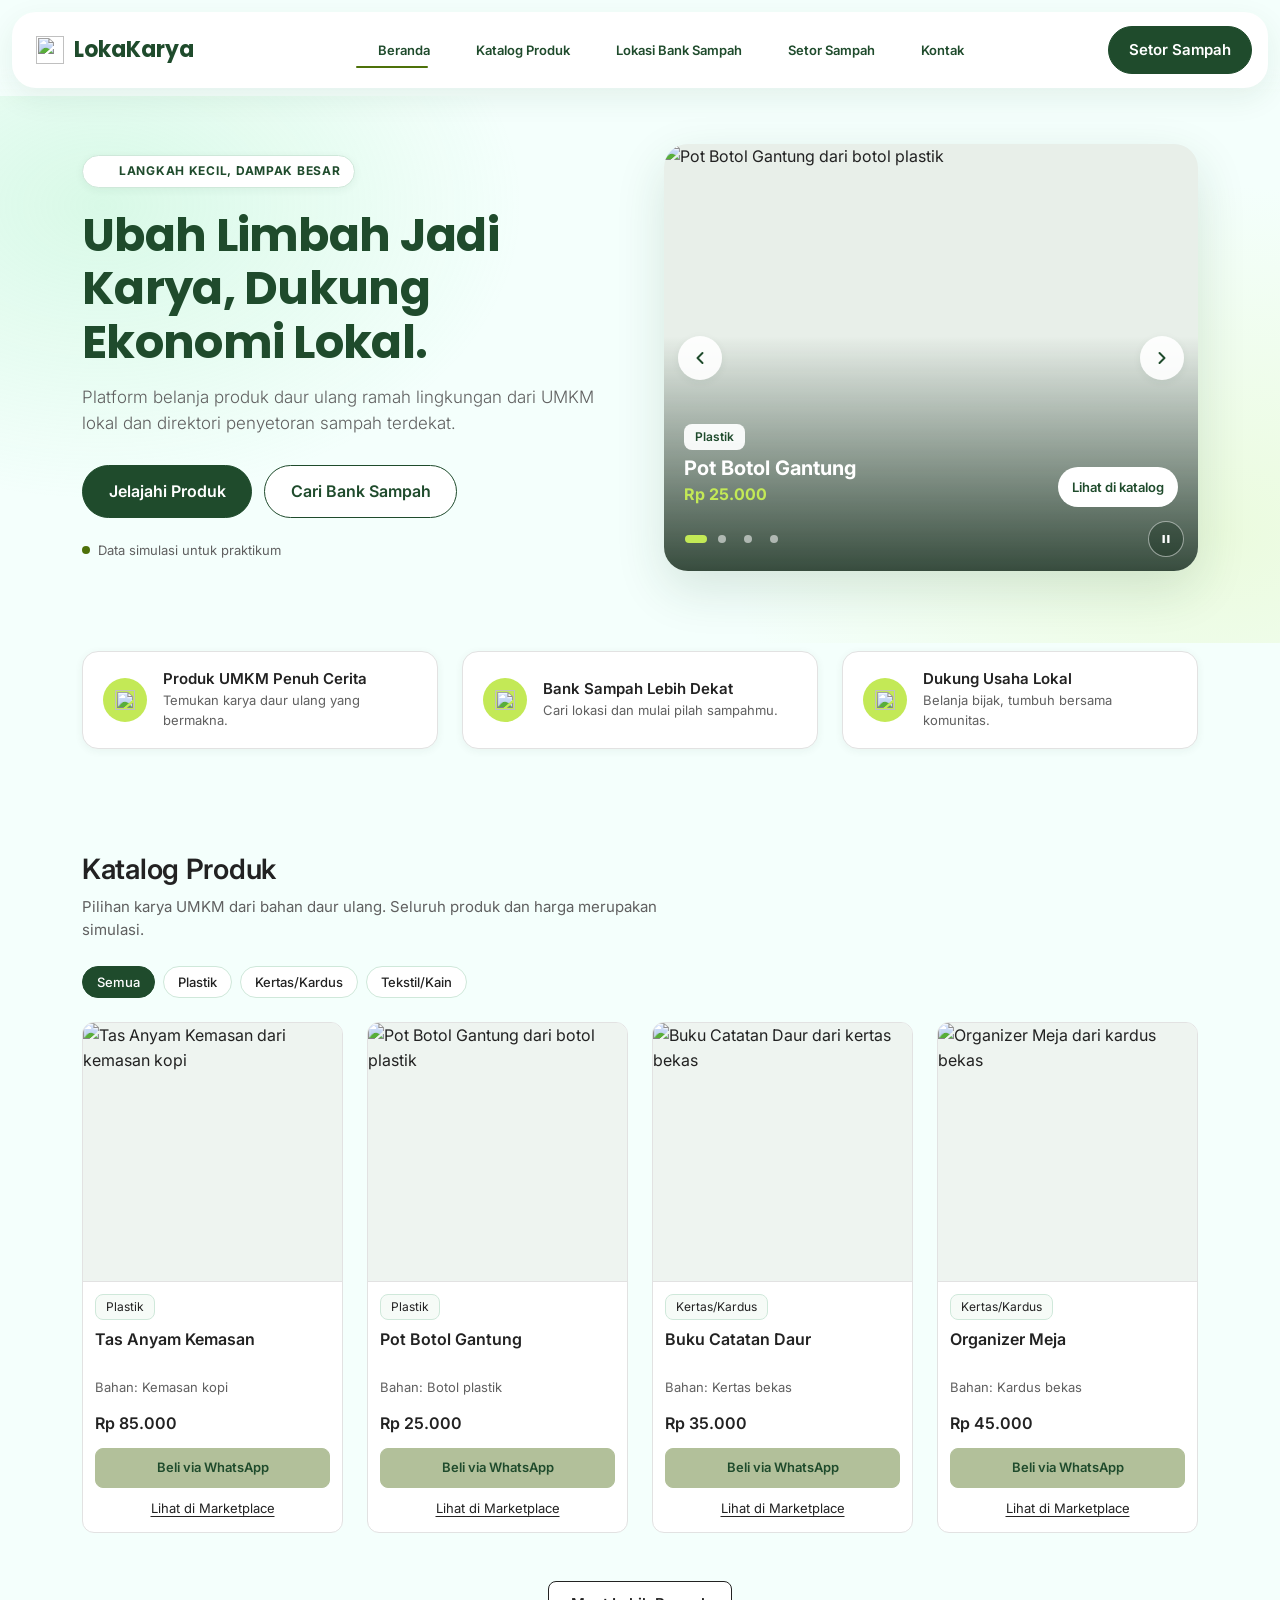
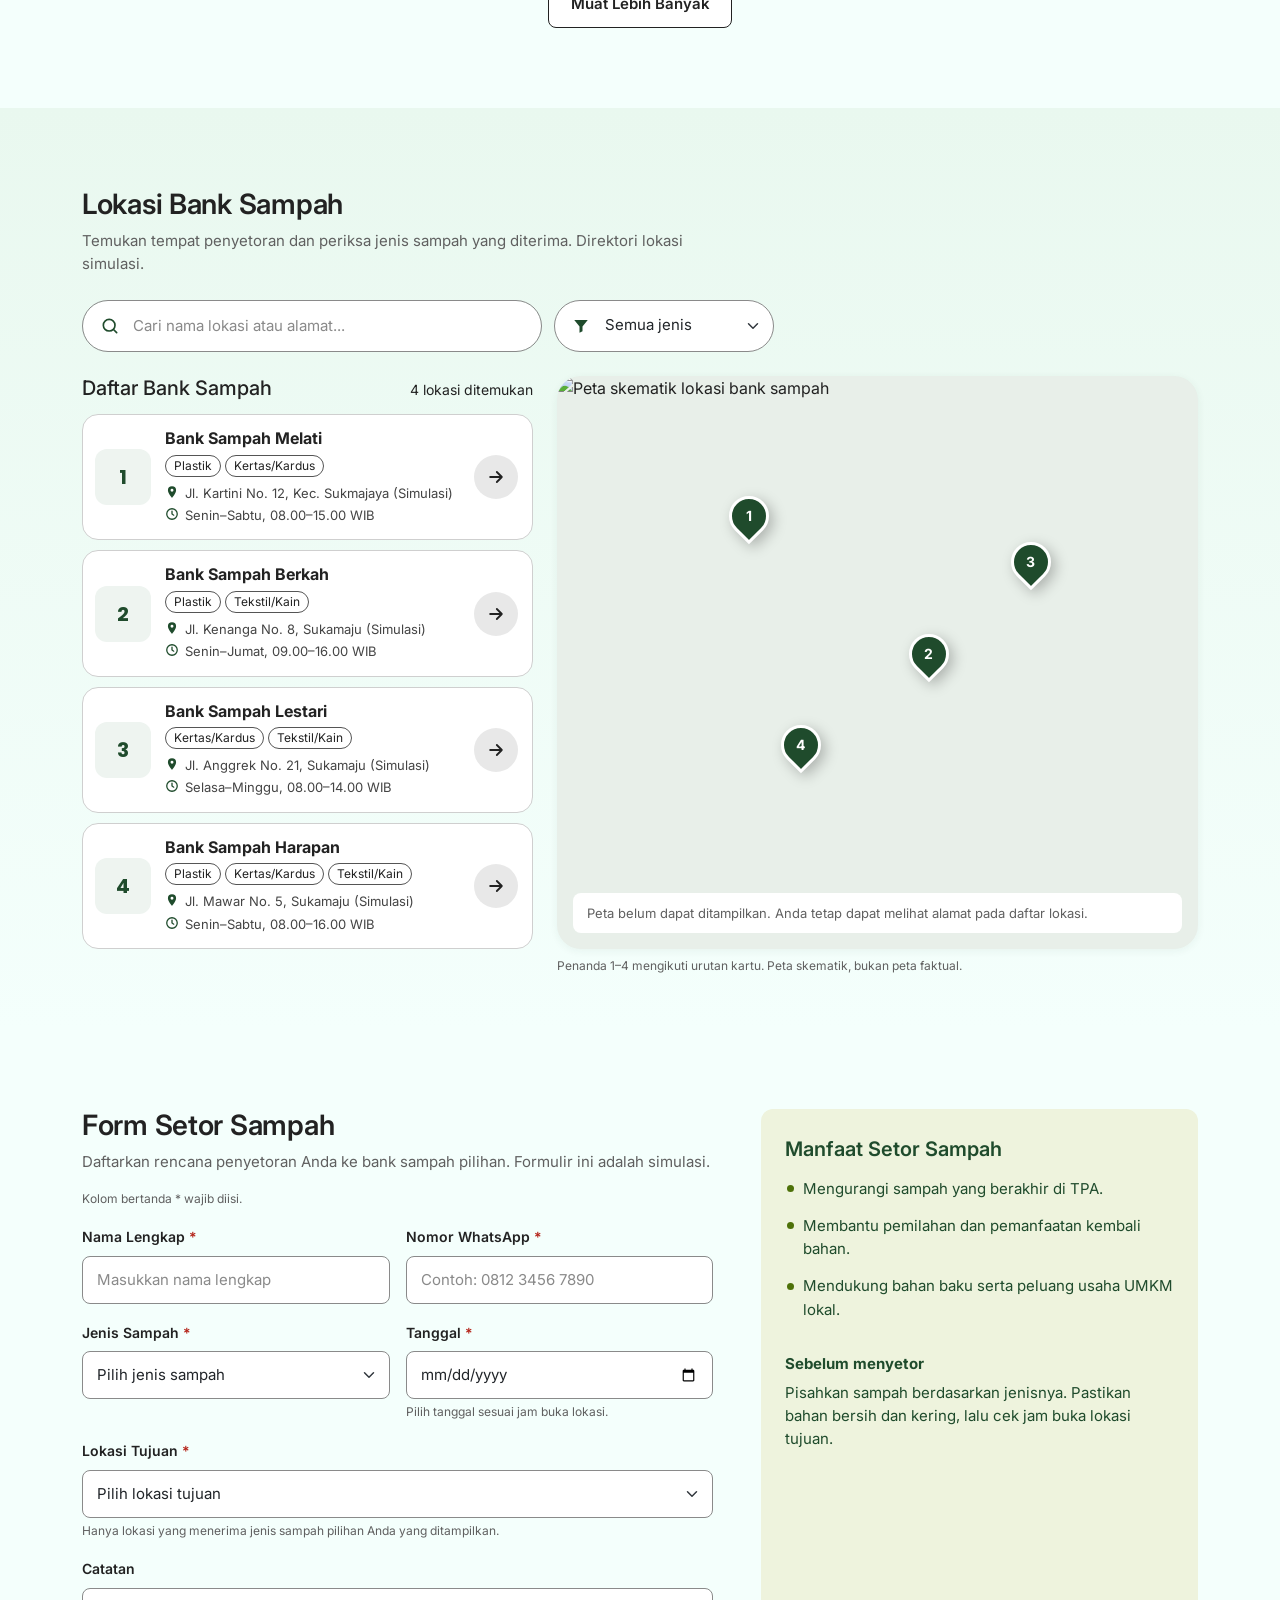
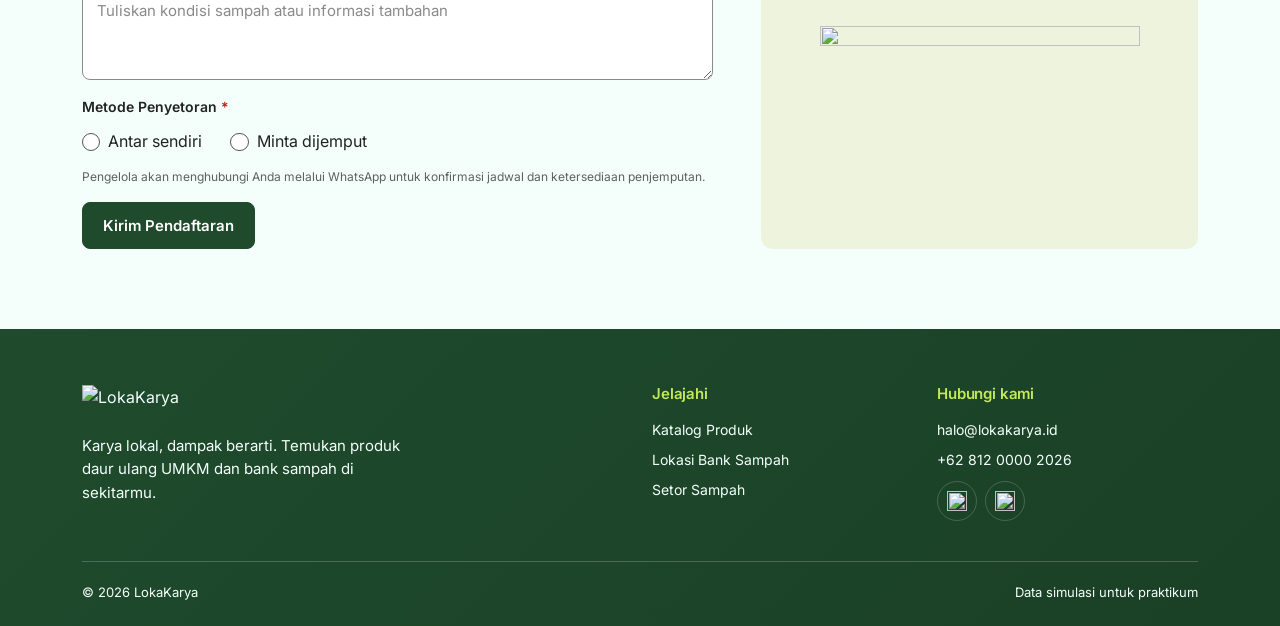
==== commit b064ad4c: "Fix phone format, input contrast, and screen reader output - Strip spaces, dashes, dots, and bracket" ====
--- a/index.html
+++ b/index.html
@@ -129,7 +129,8 @@
                     <p>Pilihan karya UMKM dari bahan daur ulang. Seluruh produk dan harga merupakan simulasi.</p>
                 </div>
                 <div id="productFilters" class="chip-group" role="group" aria-label="Filter kategori produk"></div>
-                <div id="products" class="row g-3 g-lg-4" aria-live="polite"></div>
+                <p id="productStatus" class="visually-hidden" role="status" aria-live="polite"></p>
+                <div id="products" class="row g-3 g-lg-4"></div>
                 <div class="text-center mt-4 mt-lg-5">
                     <button id="loadMore" type="button" class="btn btn-ghost" hidden>Muat Lebih Banyak</button>
                 </div>
@@ -216,8 +217,8 @@
                                 <input id="whatsapp" name="whatsapp" type="tel" inputmode="tel" class="form-control"
                                     placeholder="Contoh: 0812 3456 7890" autocomplete="tel" required
                                     pattern="^(?:\+62|62|0)8[1-9][0-9]{7,11}$" aria-describedby="whatsapp-err">
-                                <div id="whatsapp-err" class="invalid-feedback">Gunakan format 08…, 628…, atau +628…
-                                    tanpa spasi.</div>
+                                <div id="whatsapp-err" class="invalid-feedback">Masukkan nomor yang diawali 08, 628,
+                                    atau +628, misalnya 0812 3456 7890.</div>
                             </div>
                             <div class="col-md-6">
                                 <label class="form-label" for="wasteType">Jenis Sampah <span
--- a/assets/css/style.css
+++ b/assets/css/style.css
@@ -989,10 +989,11 @@
     color: #b42318
 }
 
+/* Border #8a8a8a: kontras 3.45:1 terhadap putih (WCAG 1.4.11 minta ≥ 3:1 untuk batas kolom) */
 .form-control,
 .form-select {
     min-height: 48px;
-    border-color: #cfcfcf;
+    border-color: #8a8a8a;
     border-radius: var(--r-sm);
     font-size: .9375rem;
     padding: .7rem .9rem;
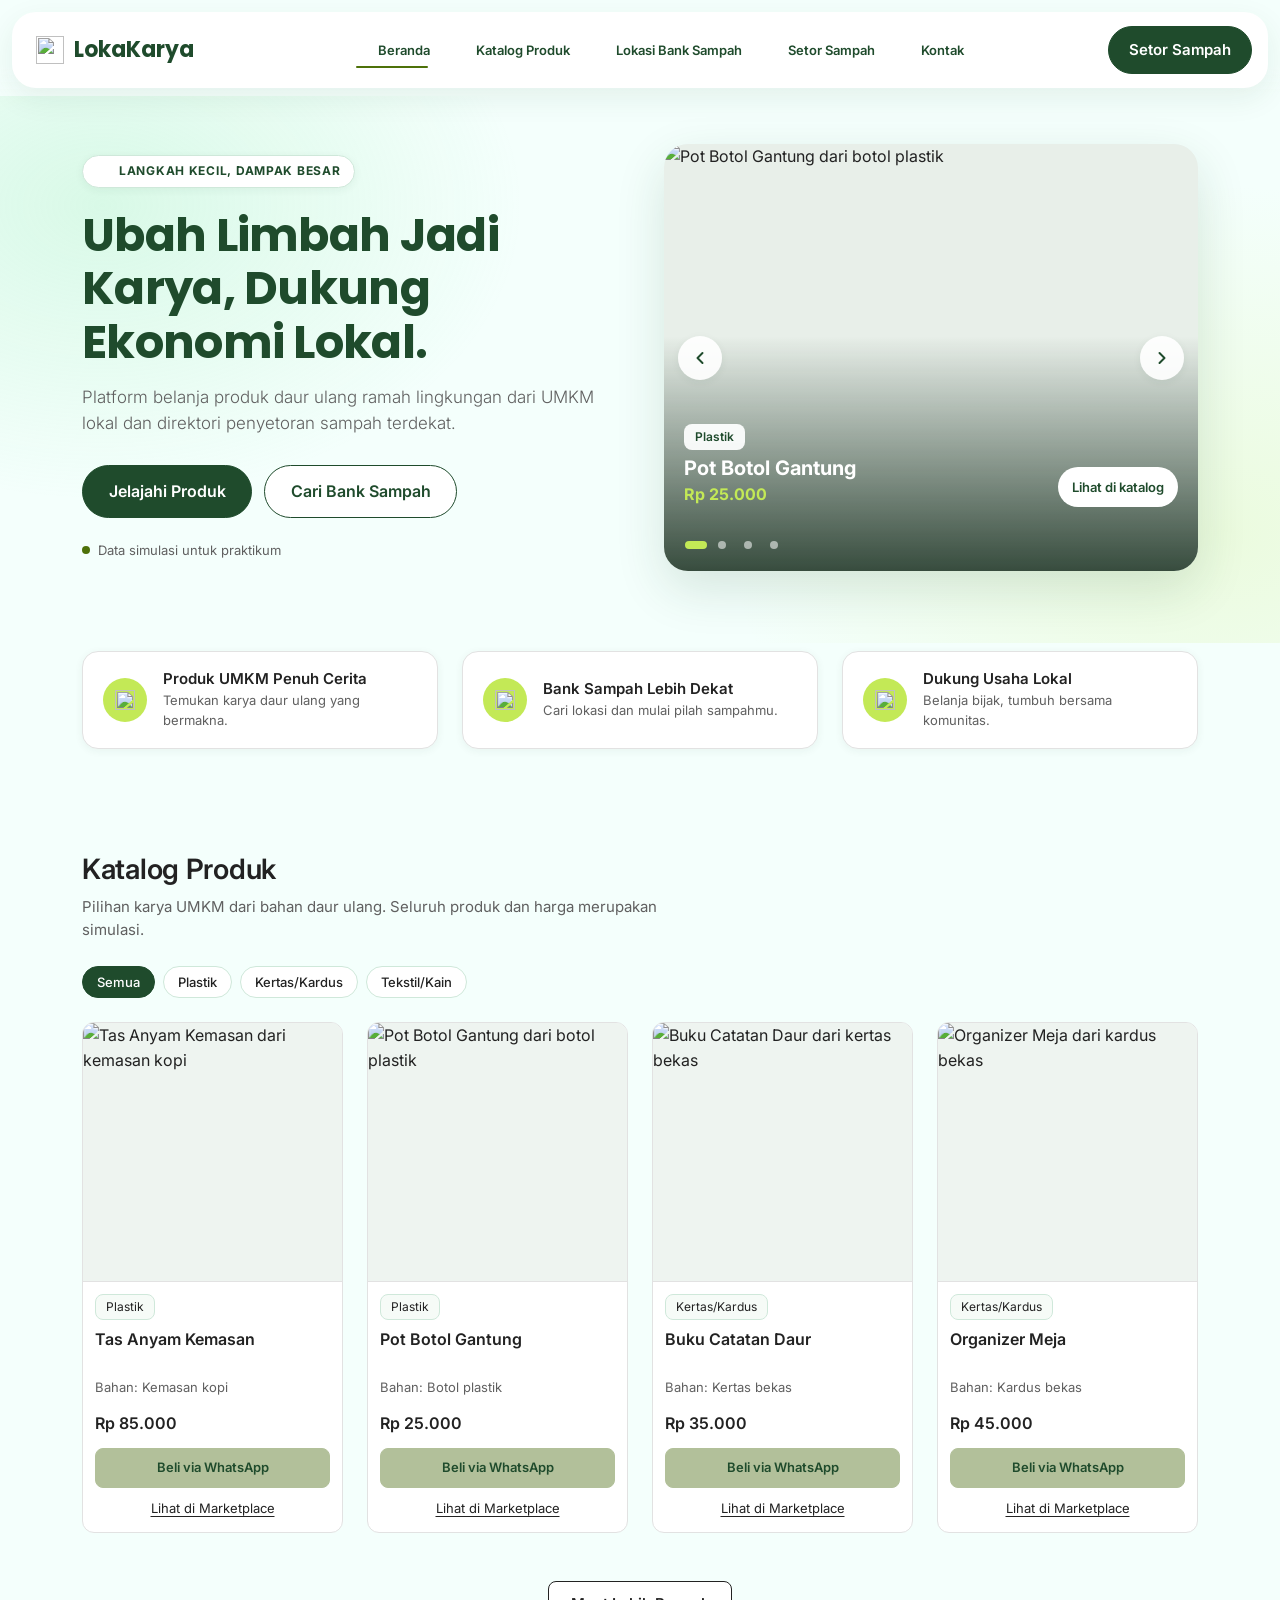
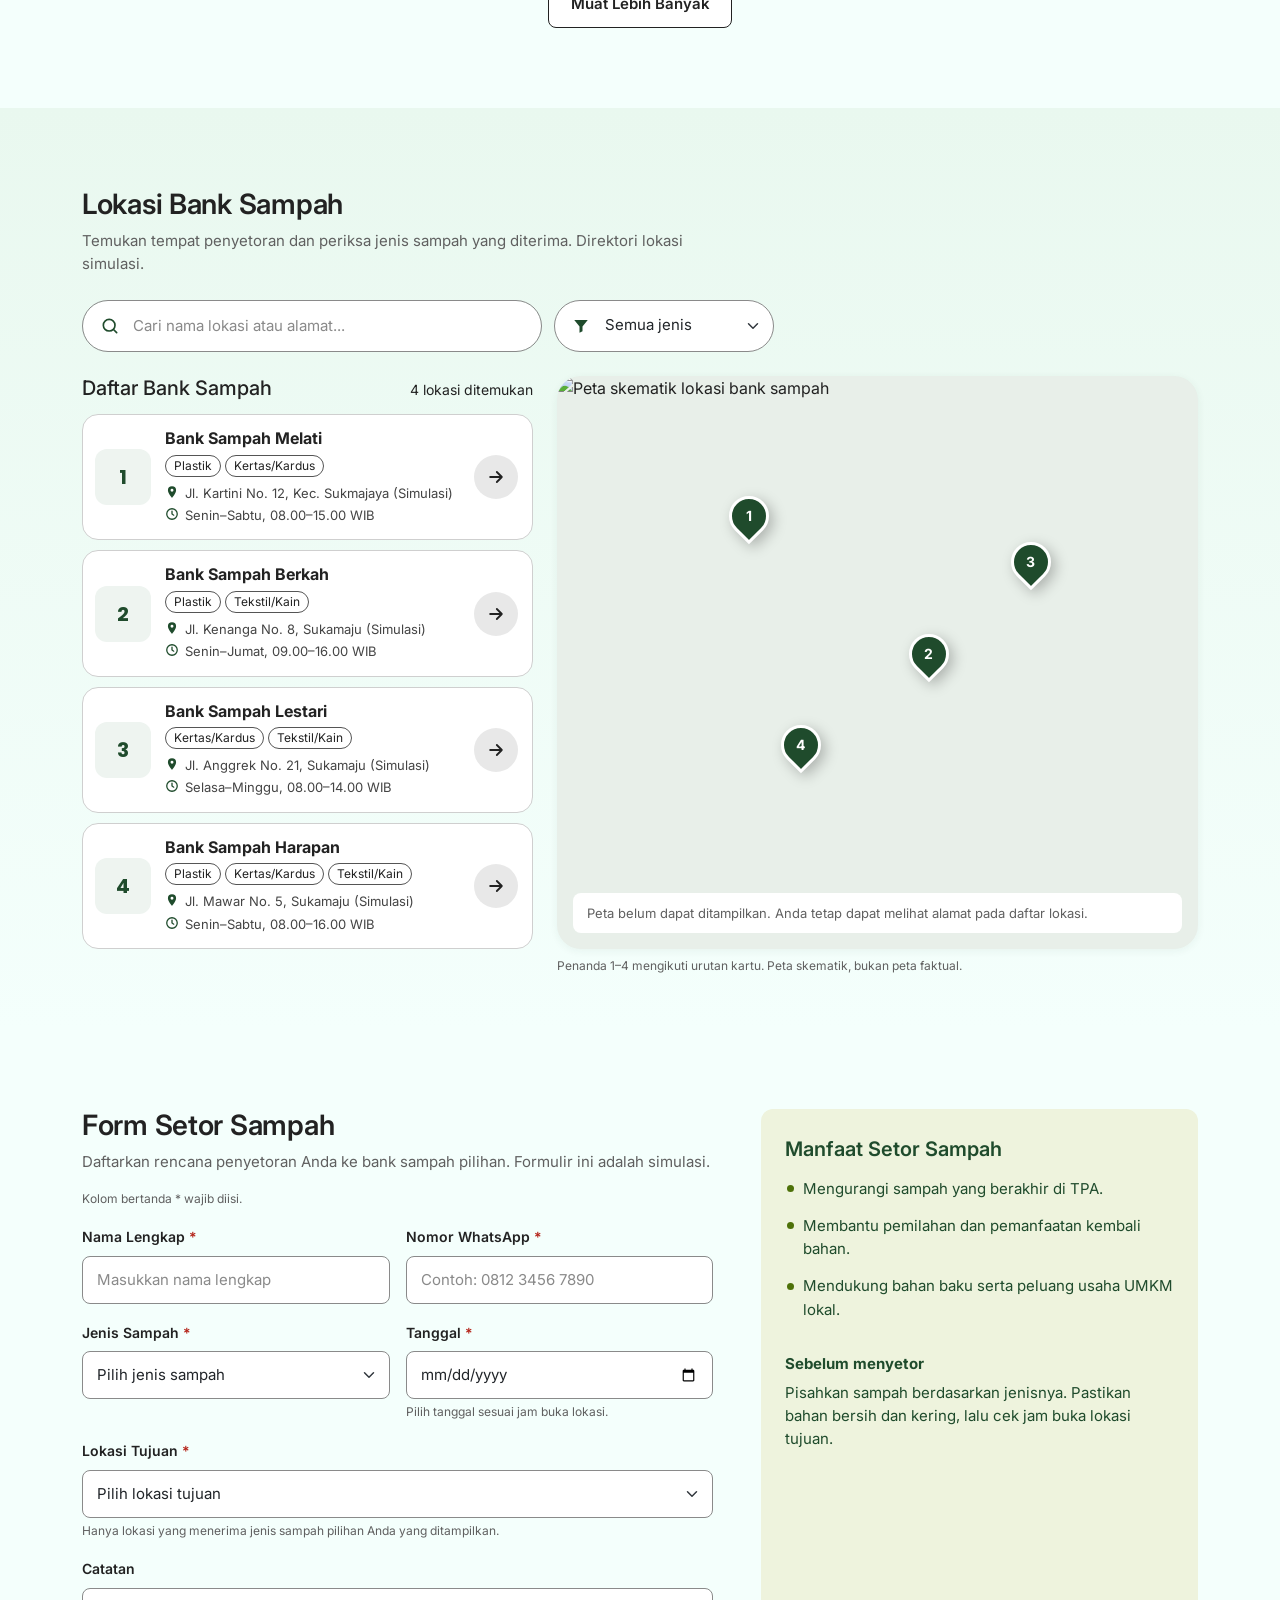
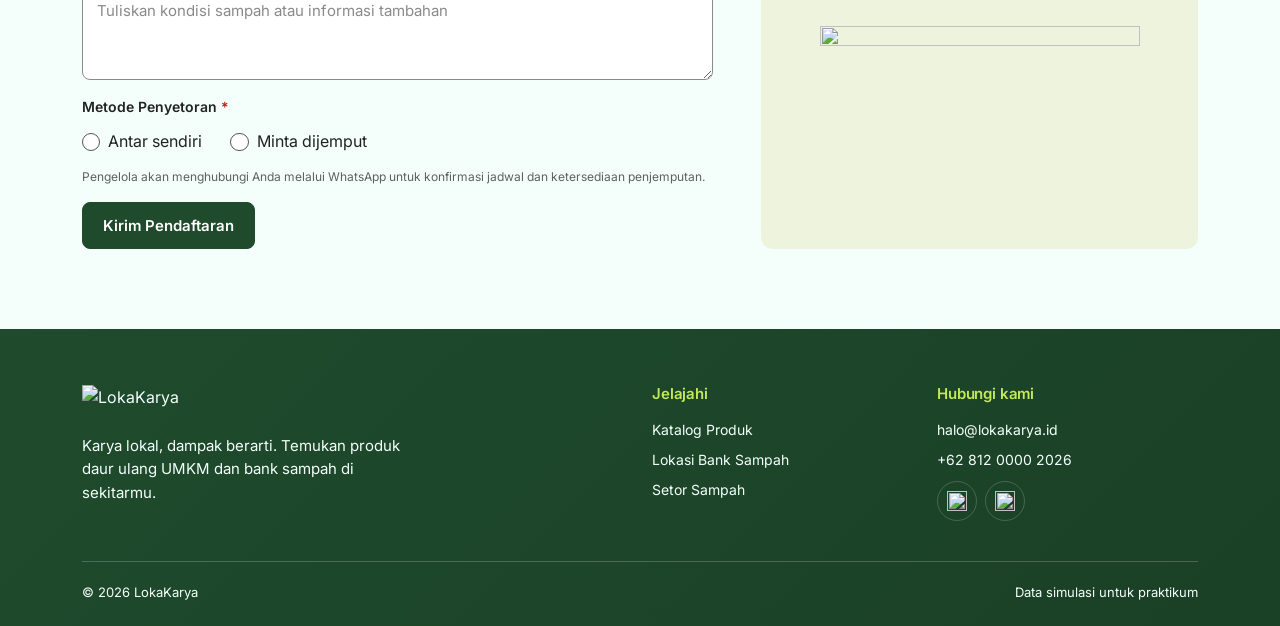
==== commit 88f27154: "Remove pause button from hero carousel - Drop the pause/play button; the carousel keeps auto-advanci" ====
--- a/index.html
+++ b/index.html
@@ -94,18 +94,6 @@
                             </button>
                             <div class="hero-carousel-bar">
                                 <div id="heroDots" class="hero-dots"></div>
-                                <button id="heroPause" type="button" class="hero-pause" aria-pressed="false"
-                                    aria-label="Jeda pergantian otomatis">
-                                    <svg class="icon-pause" aria-hidden="true" width="14" height="14"
-                                        viewBox="0 0 24 24" fill="currentColor">
-                                        <rect x="6" y="5" width="4" height="14" rx="1" />
-                                        <rect x="14" y="5" width="4" height="14" rx="1" />
-                                    </svg>
-                                    <svg class="icon-play" aria-hidden="true" width="14" height="14"
-                                        viewBox="0 0 24 24" fill="currentColor">
-                                        <path d="M7 5v14l12-7z" />
-                                    </svg>
-                                </button>
                             </div>
                         </div>
                     </div>
--- a/assets/css/style.css
+++ b/assets/css/style.css
@@ -493,30 +493,6 @@
     background: var(--lime)
 }
 
-.hero-pause {
-    display: grid;
-    place-items: center;
-    width: 36px;
-    height: 36px;
-    border: 1px solid rgb(255 255 255 / .5);
-    border-radius: 50%;
-    background: rgb(16 40 24 / .35);
-    color: #fff
-}
-
-.hero-pause:hover {
-    background: rgb(16 40 24 / .6)
-}
-
-.hero-pause .icon-play,
-.hero-pause[aria-pressed="true"] .icon-pause {
-    display: none
-}
-
-.hero-pause[aria-pressed="true"] .icon-play {
-    display: block
-}
-
 /* ---------- Section umum ---------- */
 .section {
     padding: 80px 0
